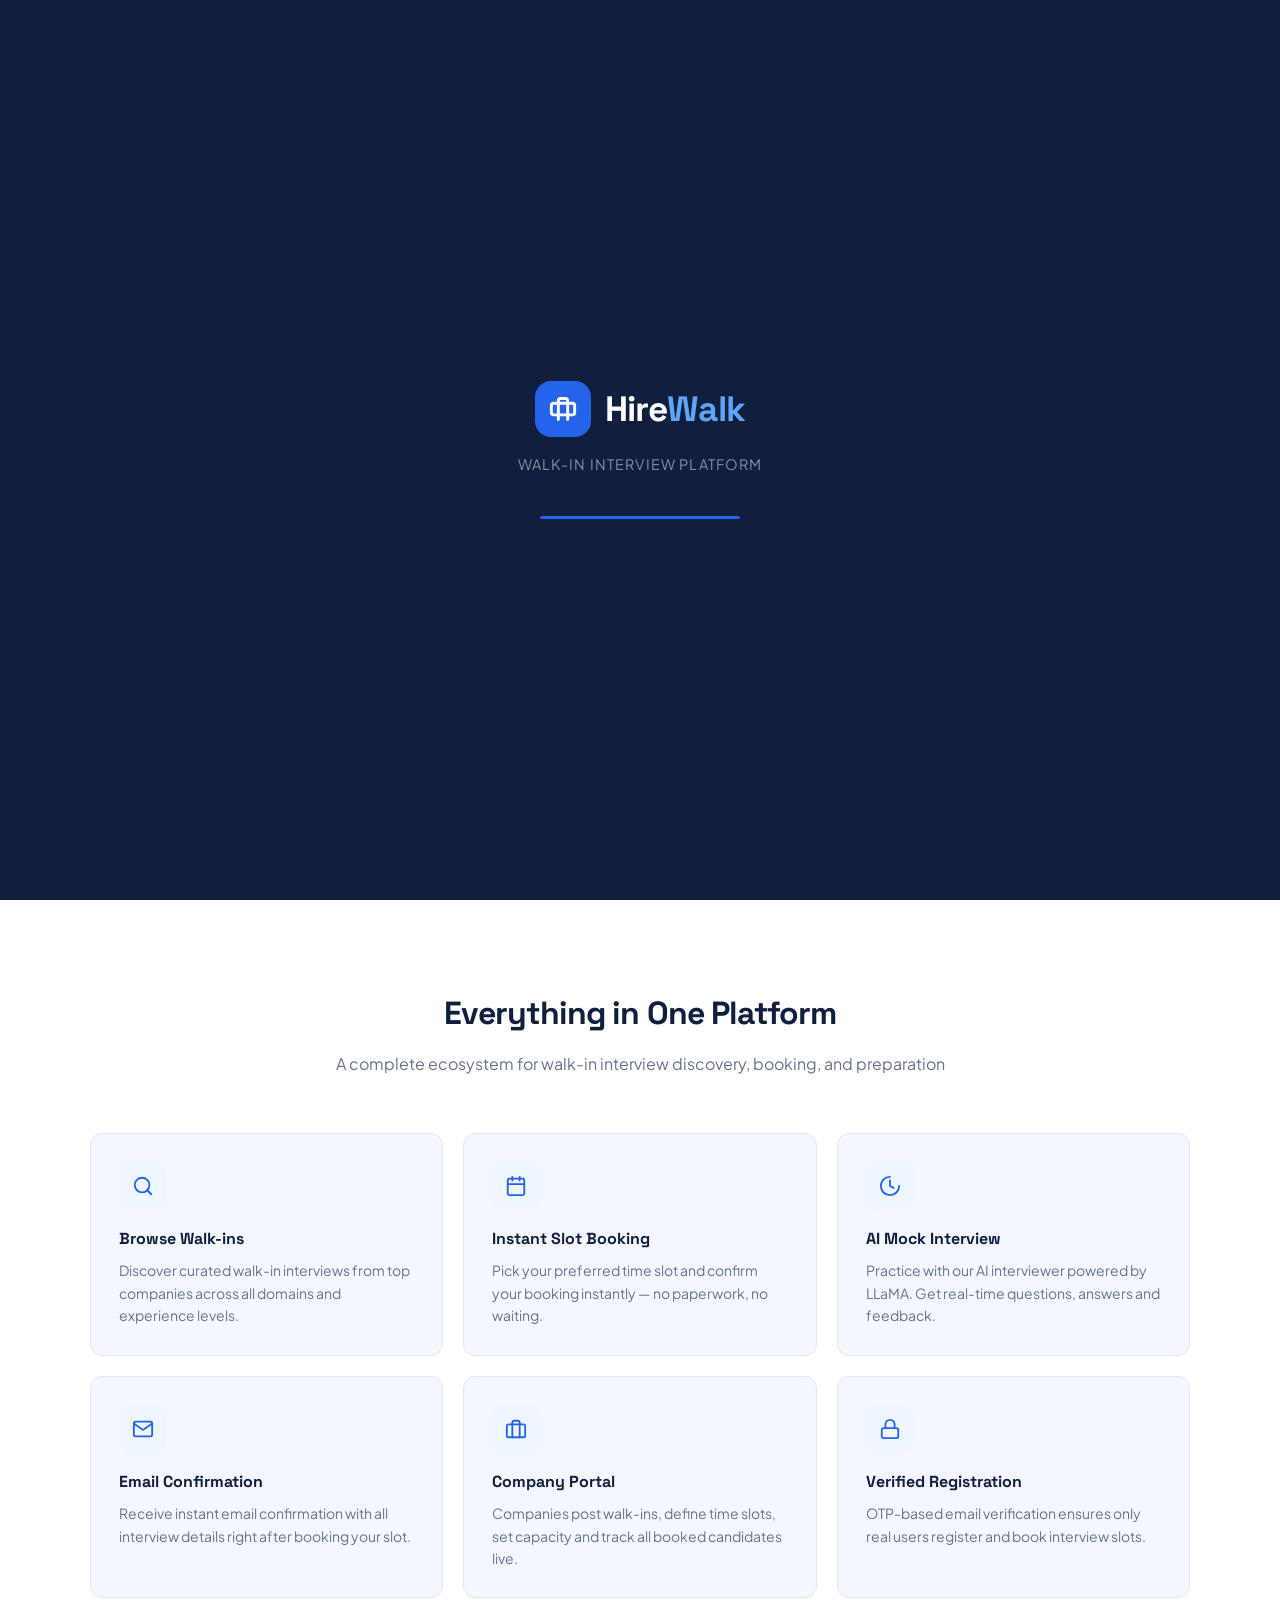
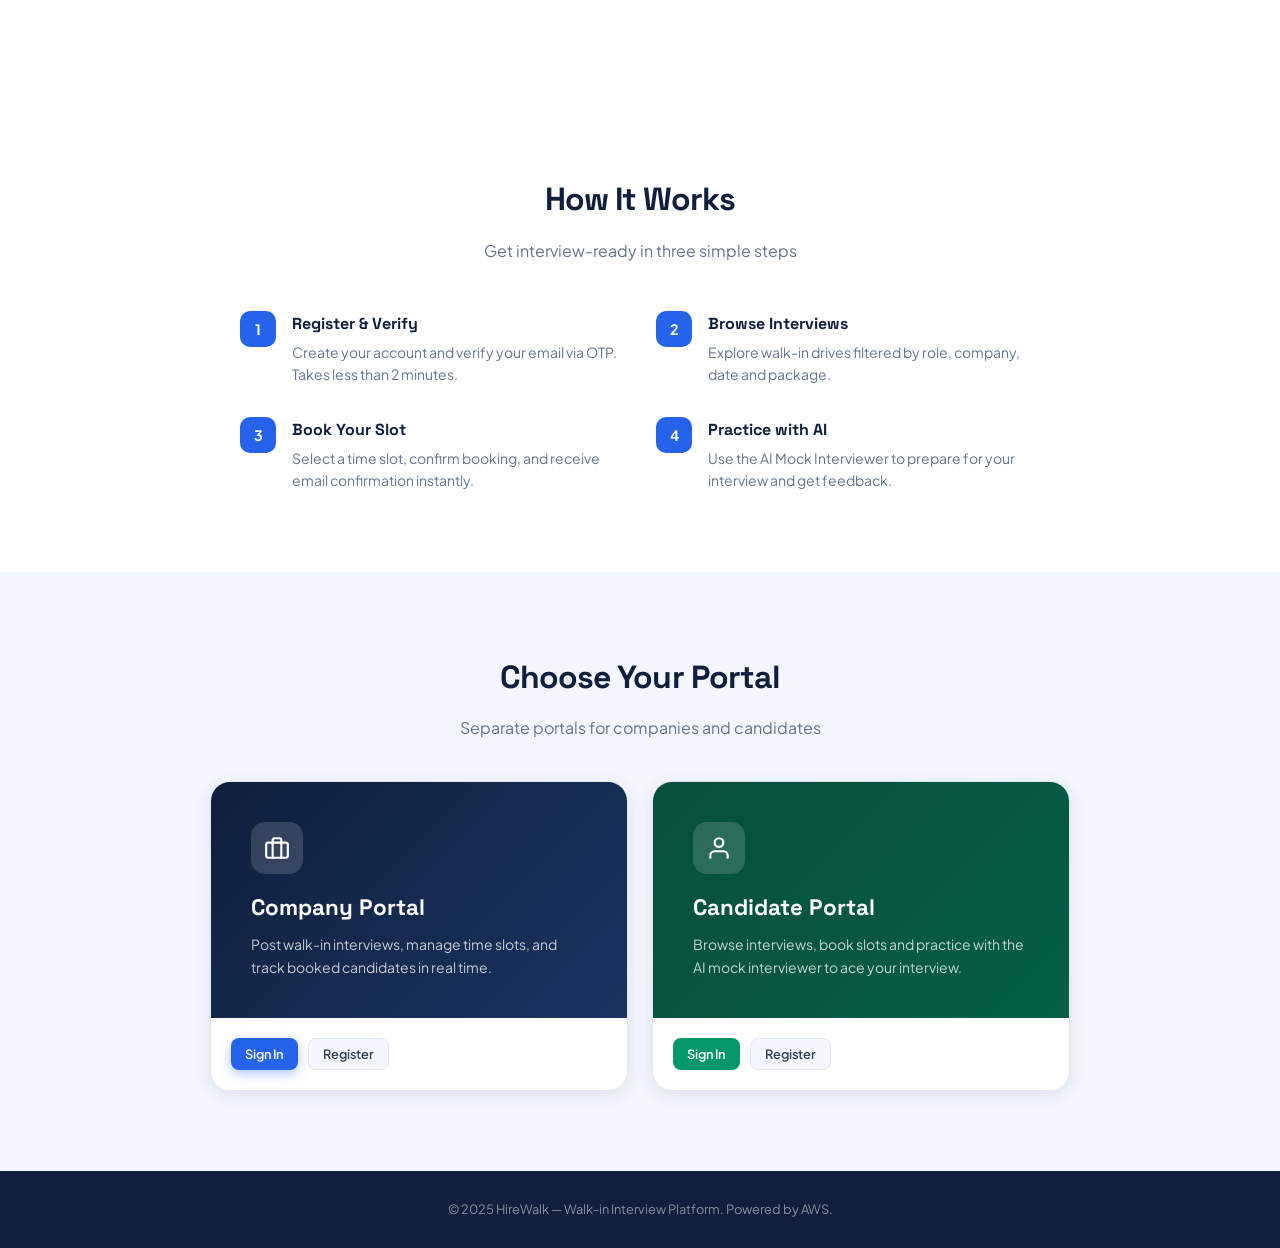
==== frontend/index.html @ d5fe23c5 "code changes" ====
<!DOCTYPE html>
<html lang="en">
<head>
  <meta charset="UTF-8" />
  <meta name="viewport" content="width=device-width, initial-scale=1.0" />
  <title>HireWalk — Walk-in Interview Platform</title>
  <link rel="stylesheet" href="css/style.css" />
  <style>
    .hero-stat { text-align:center; }
    .hero-stat .n { font-family:var(--font-display); font-size:2rem; font-weight:700; color:#fff; }
    .hero-stat .l { font-size:.75rem; color:rgba(255,255,255,.5); text-transform:uppercase; letter-spacing:.06em; margin-top:2px; }
    .hero-stats { display:flex; gap:40px; justify-content:center; margin-top:56px; padding-top:40px; border-top:1px solid rgba(255,255,255,.1); }
    .step-num { width:36px; height:36px; border-radius:10px; background:var(--accent); color:#fff; font-weight:700; font-size:.9rem; display:flex; align-items:center; justify-content:center; flex-shrink:0; }
    .how-step { display:flex; gap:16px; align-items:flex-start; }
    .how-step h4 { font-weight:700; color:var(--primary); margin-bottom:4px; font-family:var(--font-display); }
    .how-step p { font-size:.875rem; color:var(--muted); }
    .how-grid { display:grid; grid-template-columns:1fr 1fr; gap:32px; max-width:800px; margin:0 auto; }
    @media(max-width:640px){ .how-grid{grid-template-columns:1fr;} .hero-stats{flex-wrap:wrap;gap:24px;} }
  </style>
</head>
<body>

<!-- Splash Screen -->
<div id="splash">
  <div class="splash-logo">
    <div class="splash-icon">
      <svg width="28" height="28" viewBox="0 0 24 24" fill="none" stroke="#fff" stroke-width="2.5" stroke-linecap="round" stroke-linejoin="round">
        <path d="M20 7H4a2 2 0 0 0-2 2v6a2 2 0 0 0 2 2h16a2 2 0 0 0 2-2V9a2 2 0 0 0-2-2z"/>
        <path d="M16 21V5a2 2 0 0 0-2-2h-4a2 2 0 0 0-2 2v16"/>
      </svg>
    </div>
    <span class="splash-name">Hire<span>Walk</span></span>
  </div>
  <p class="splash-tagline">Walk-in Interview Platform</p>
  <div class="splash-bar"><div class="splash-bar-fill"></div></div>
</div>

<!-- Navbar -->
<nav class="navbar">
  <a class="nav-brand" href="index.html">
    <div class="nav-brand-icon">
      <svg width="18" height="18" viewBox="0 0 24 24" fill="none" stroke="#fff" stroke-width="2.5" stroke-linecap="round">
        <path d="M20 7H4a2 2 0 0 0-2 2v6a2 2 0 0 0 2 2h16a2 2 0 0 0 2-2V9a2 2 0 0 0-2-2z"/>
        <path d="M16 21V5a2 2 0 0 0-2-2h-4a2 2 0 0 0-2 2v16"/>
      </svg>
    </div>
    Hire<span>Walk</span>
  </a>
  <div class="nav-links" id="nav-links">
    <button class="nav-btn ghost" onclick="location.href='user/login.html'">Sign In</button>
    <button class="nav-btn filled" onclick="location.href='user/register.html'">Get Started</button>
  </div>
</nav>

<!-- Hero -->
<section class="hero">
  <div class="hero-grid"></div>
  <div class="hero-glow"></div>
  <div class="hero-content">
    <div class="hero-badge">
      <svg width="12" height="12" viewBox="0 0 24 24" fill="currentColor"><circle cx="12" cy="12" r="10"/></svg>
      Platform Now Live
    </div>
    <h1>Find & Book<br><span class="accent">Walk-in Interviews</span><br>with Ease</h1>
    <p>Connect with top companies, book your slot, and practice with our AI Mock Interviewer — all in one place.</p>
    <div class="hero-actions">
      <button class="btn btn-primary btn-lg" onclick="location.href='user/register.html'">
        <svg width="16" height="16" viewBox="0 0 24 24" fill="none" stroke="currentColor" stroke-width="2" stroke-linecap="round"><path d="M20 21v-2a4 4 0 0 0-4-4H8a4 4 0 0 0-4 4v2"/><circle cx="12" cy="7" r="4"/></svg>
        Find Interviews
      </button>
      <button class="btn btn-outline-white btn-lg" onclick="location.href='company/register.html'">
        <svg width="16" height="16" viewBox="0 0 24 24" fill="none" stroke="currentColor" stroke-width="2" stroke-linecap="round"><rect x="2" y="7" width="20" height="14" rx="2"/><path d="M16 21V5a2 2 0 0 0-2-2h-4a2 2 0 0 0-2 2v16"/></svg>
        Post a Walk-in
      </button>
    </div>
    <div class="hero-stats">
      <div class="hero-stat"><div class="n">500+</div><div class="l">Interviews Posted</div></div>
      <div class="hero-stat"><div class="n">10K+</div><div class="l">Candidates</div></div>
      <div class="hero-stat"><div class="n">200+</div><div class="l">Companies</div></div>
    </div>
  </div>
</section>

<!-- Features -->
<section class="features">
  <div class="container" style="max-width:1100px;margin:0 auto">
    <div class="features-header">
      <h2>Everything in One Platform</h2>
      <p>A complete ecosystem for walk-in interview discovery, booking, and preparation</p>
    </div>
    <div class="grid-3">
      <div class="feature-card">
        <div class="feature-icon-wrap">
          <svg width="22" height="22" viewBox="0 0 24 24" fill="none" stroke="var(--accent)" stroke-width="2" stroke-linecap="round"><circle cx="11" cy="11" r="8"/><path d="m21 21-4.35-4.35"/></svg>
        </div>
        <h3>Browse Walk-ins</h3>
        <p>Discover curated walk-in interviews from top companies across all domains and experience levels.</p>
      </div>
      <div class="feature-card">
        <div class="feature-icon-wrap">
          <svg width="22" height="22" viewBox="0 0 24 24" fill="none" stroke="var(--accent)" stroke-width="2" stroke-linecap="round"><rect x="3" y="4" width="18" height="18" rx="2"/><line x1="16" y1="2" x2="16" y2="6"/><line x1="8" y1="2" x2="8" y2="6"/><line x1="3" y1="10" x2="21" y2="10"/></svg>
        </div>
        <h3>Instant Slot Booking</h3>
        <p>Pick your preferred time slot and confirm your booking instantly — no paperwork, no waiting.</p>
      </div>
      <div class="feature-card">
        <div class="feature-icon-wrap">
          <svg width="22" height="22" viewBox="0 0 24 24" fill="none" stroke="var(--accent)" stroke-width="2" stroke-linecap="round"><path d="M12 2a10 10 0 1 0 10 10"/><path d="M12 6v6l4 2"/></svg>
        </div>
        <h3>AI Mock Interview</h3>
        <p>Practice with our AI interviewer powered by LLaMA. Get real-time questions, answers and feedback.</p>
      </div>
      <div class="feature-card">
        <div class="feature-icon-wrap">
          <svg width="22" height="22" viewBox="0 0 24 24" fill="none" stroke="var(--accent)" stroke-width="2" stroke-linecap="round"><path d="M4 4h16c1.1 0 2 .9 2 2v12c0 1.1-.9 2-2 2H4c-1.1 0-2-.9-2-2V6c0-1.1.9-2 2-2z"/><polyline points="22,6 12,13 2,6"/></svg>
        </div>
        <h3>Email Confirmation</h3>
        <p>Receive instant email confirmation with all interview details right after booking your slot.</p>
      </div>
      <div class="feature-card">
        <div class="feature-icon-wrap">
          <svg width="22" height="22" viewBox="0 0 24 24" fill="none" stroke="var(--accent)" stroke-width="2" stroke-linecap="round"><rect x="2" y="7" width="20" height="14" rx="2"/><path d="M16 21V5a2 2 0 0 0-2-2h-4a2 2 0 0 0-2 2v16"/></svg>
        </div>
        <h3>Company Portal</h3>
        <p>Companies post walk-ins, define time slots, set capacity and track all booked candidates live.</p>
      </div>
      <div class="feature-card">
        <div class="feature-icon-wrap">
          <svg width="22" height="22" viewBox="0 0 24 24" fill="none" stroke="var(--accent)" stroke-width="2" stroke-linecap="round"><rect x="3" y="11" width="18" height="11" rx="2"/><path d="M7 11V7a5 5 0 0 1 10 0v4"/></svg>
        </div>
        <h3>Verified Registration</h3>
        <p>OTP-based email verification ensures only real users register and book interview slots.</p>
      </div>
    </div>
  </div>
</section>

<!-- How it works -->
<section class="section" style="background:#fff">
  <div style="max-width:1100px;margin:0 auto">
    <h2 class="section-title">How It Works</h2>
    <p class="section-sub">Get interview-ready in three simple steps</p>
    <div class="how-grid">
      <div class="how-step"><div class="step-num">1</div><div><h4>Register & Verify</h4><p>Create your account and verify your email via OTP. Takes less than 2 minutes.</p></div></div>
      <div class="how-step"><div class="step-num">2</div><div><h4>Browse Interviews</h4><p>Explore walk-in drives filtered by role, company, date and package.</p></div></div>
      <div class="how-step"><div class="step-num">3</div><div><h4>Book Your Slot</h4><p>Select a time slot, confirm booking, and receive email confirmation instantly.</p></div></div>
      <div class="how-step"><div class="step-num">4</div><div><h4>Practice with AI</h4><p>Use the AI Mock Interviewer to prepare for your interview and get feedback.</p></div></div>
    </div>
  </div>
</section>

<!-- Portals -->
<section class="section">
  <div style="max-width:1100px;margin:0 auto">
    <h2 class="section-title">Choose Your Portal</h2>
    <p class="section-sub" style="margin-bottom:40px">Separate portals for companies and candidates</p>
    <div class="portal-grid">
      <div class="portal-card company">
        <div class="portal-card-top">
          <div class="portal-card-icon">
            <svg width="26" height="26" viewBox="0 0 24 24" fill="none" stroke="#fff" stroke-width="2" stroke-linecap="round"><rect x="2" y="7" width="20" height="14" rx="2"/><path d="M16 21V5a2 2 0 0 0-2-2h-4a2 2 0 0 0-2 2v16"/></svg>
          </div>
          <h3>Company Portal</h3>
          <p>Post walk-in interviews, manage time slots, and track booked candidates in real time.</p>
        </div>
        <div class="portal-card-btns">
          <button class="btn btn-primary btn-sm" onclick="location.href='company/login.html'">Sign In</button>
          <button class="btn btn-ghost btn-sm" onclick="location.href='company/register.html'">Register</button>
        </div>
      </div>
      <div class="portal-card user">
        <div class="portal-card-top">
          <div class="portal-card-icon">
            <svg width="26" height="26" viewBox="0 0 24 24" fill="none" stroke="#fff" stroke-width="2" stroke-linecap="round"><path d="M20 21v-2a4 4 0 0 0-4-4H8a4 4 0 0 0-4 4v2"/><circle cx="12" cy="7" r="4"/></svg>
          </div>
          <h3>Candidate Portal</h3>
          <p>Browse interviews, book slots and practice with the AI mock interviewer to ace your interview.</p>
        </div>
        <div class="portal-card-btns">
          <button class="btn btn-success btn-sm" onclick="location.href='user/login.html'">Sign In</button>
          <button class="btn btn-ghost btn-sm" onclick="location.href='user/register.html'">Register</button>
        </div>
      </div>
    </div>
  </div>
</section>

<footer>
  <p>&copy; 2025 HireWalk &mdash; Walk-in Interview Platform. Powered by AWS.</p>
</footer>

<script src="js/auth.js"></script>
<script>
  // Splash screen
  window.addEventListener('load', () => {
    setTimeout(() => {
      document.getElementById('splash').classList.add('hide');
    }, 2200);
  });

  // Nav update if logged in
  const u = Auth.get();
  if (u) {
    document.getElementById('nav-links').innerHTML = `
      <span style="color:rgba(255,255,255,.65);font-size:.875rem;font-weight:500">${u.name}</span>
      <button class="nav-btn filled" onclick="location.href='${u.role === 'company' ? 'company' : 'user'}/dashboard.html'">Dashboard</button>
    `;
  }
</script>
</body>
</html>
---- frontend/css/style.css ----
@import url('https://fonts.googleapis.com/css2?family=Plus+Jakarta+Sans:wght@300;400;500;600;700;800&family=Space+Grotesk:wght@400;500;600;700&display=swap');

/* ── Variables ── */
:root {
  --primary:      #0f1f3d;
  --primary-mid:  #1a3560;
  --accent:       #2563eb;
  --accent-hover: #1d4ed8;
  --accent-light: #eff6ff;
  --success:      #059669;
  --danger:       #dc2626;
  --warning:      #d97706;
  --bg:           #f4f7ff;
  --surface:      #ffffff;
  --border:       #e2e8f0;
  --text:         #0f172a;
  --text-mid:     #334155;
  --muted:        #64748b;
  --shadow-sm:    0 1px 3px rgba(15,31,61,.08), 0 1px 2px rgba(15,31,61,.06);
  --shadow:       0 4px 16px rgba(15,31,61,.10);
  --shadow-lg:    0 12px 40px rgba(15,31,61,.15);
  --radius-sm:    8px;
  --radius:       12px;
  --radius-lg:    20px;
  --font:         'Plus Jakarta Sans', sans-serif;
  --font-display: 'Space Grotesk', sans-serif;
}

/* ── Reset ── */
*, *::before, *::after { box-sizing: border-box; margin: 0; padding: 0; }
html { scroll-behavior: smooth; }
body { font-family: var(--font); background: var(--bg); color: var(--text); min-height: 100vh; line-height: 1.6; -webkit-font-smoothing: antialiased; }
a { text-decoration: none; color: inherit; }

/* ── Splash Screen ── */
#splash {
  position: fixed; inset: 0;
  background: var(--primary);
  z-index: 9999;
  display: flex; align-items: center; justify-content: center; flex-direction: column;
  transition: opacity .5s ease, visibility .5s ease;
}
#splash.hide { opacity: 0; visibility: hidden; }

.splash-logo {
  display: flex; align-items: center; gap: 14px;
  animation: splashIn .8s cubic-bezier(.34,1.56,.64,1) both;
}

.splash-icon {
  width: 56px; height: 56px;
  background: var(--accent);
  border-radius: 16px;
  display: flex; align-items: center; justify-content: center;
}

.splash-name {
  font-family: var(--font-display);
  font-size: 2.2rem;
  font-weight: 700;
  color: #fff;
  letter-spacing: -.02em;
}

.splash-name span { color: #60a5fa; }

.splash-tagline {
  margin-top: 16px;
  color: rgba(255,255,255,.5);
  font-size: .9rem;
  letter-spacing: .08em;
  text-transform: uppercase;
  animation: splashIn .8s .2s cubic-bezier(.34,1.56,.64,1) both;
}

.splash-bar {
  width: 200px; height: 3px;
  background: rgba(255,255,255,.1);
  border-radius: 99px;
  margin-top: 40px;
  overflow: hidden;
  animation: splashIn .8s .3s ease both;
}

.splash-bar-fill {
  height: 100%;
  background: var(--accent);
  border-radius: 99px;
  animation: loadBar 1.8s .4s ease forwards;
  width: 0;
}

@keyframes splashIn {
  from { opacity: 0; transform: translateY(20px); }
  to   { opacity: 1; transform: translateY(0); }
}
@keyframes loadBar { to { width: 100%; } }

/* ── Navbar ── */
.navbar {
  background: var(--primary);
  height: 64px;
  padding: 0 32px;
  display: flex; align-items: center; justify-content: space-between;
  position: sticky; top: 0; z-index: 100;
  border-bottom: 1px solid rgba(255,255,255,.08);
}

.nav-brand {
  display: flex; align-items: center; gap: 10px;
  font-family: var(--font-display);
  font-size: 1.2rem;
  font-weight: 700;
  color: #fff;
  letter-spacing: -.01em;
}

.nav-brand-icon {
  width: 32px; height: 32px;
  background: var(--accent);
  border-radius: 8px;
  display: flex; align-items: center; justify-content: center;
}

.nav-brand span { color: #60a5fa; }

.nav-links { display: flex; align-items: center; gap: 8px; }

.nav-btn {
  padding: 8px 18px;
  border-radius: var(--radius-sm);
  font-size: .875rem;
  font-weight: 600;
  font-family: var(--font);
  cursor: pointer;
  border: none;
  transition: all .2s;
  color: #fff;
  display: flex; align-items: center; gap: 6px;
}
.nav-btn.ghost { background: rgba(255,255,255,.08); }
.nav-btn.ghost:hover { background: rgba(255,255,255,.15); }
.nav-btn.filled { background: var(--accent); }
.nav-btn.filled:hover { background: var(--accent-hover); }

/* ── Hero ── */
.hero {
  background: linear-gradient(160deg, var(--primary) 0%, var(--primary-mid) 50%, #1e40af 100%);
  min-height: 92vh;
  display: flex; align-items: center; justify-content: center;
  text-align: center;
  padding: 80px 24px;
  position: relative;
  overflow: hidden;
}

.hero-grid {
  position: absolute; inset: 0;
  background-image: linear-gradient(rgba(255,255,255,.03) 1px, transparent 1px),
                    linear-gradient(90deg, rgba(255,255,255,.03) 1px, transparent 1px);
  background-size: 60px 60px;
}

.hero-glow {
  position: absolute;
  width: 600px; height: 600px;
  background: radial-gradient(circle, rgba(37,99,235,.25) 0%, transparent 70%);
  top: -100px; left: 50%; transform: translateX(-50%);
}

.hero-content { position: relative; z-index: 1; max-width: 720px; }

.hero-badge {
  display: inline-flex; align-items: center; gap: 8px;
  background: rgba(255,255,255,.08);
  border: 1px solid rgba(255,255,255,.12);
  color: #93c5fd;
  padding: 6px 16px;
  border-radius: 99px;
  font-size: .8rem;
  font-weight: 600;
  letter-spacing: .04em;
  text-transform: uppercase;
  margin-bottom: 28px;
}

.hero h1 {
  font-family: var(--font-display);
  font-size: clamp(2.2rem, 5.5vw, 3.8rem);
  font-weight: 700;
  color: #fff;
  line-height: 1.15;
  letter-spacing: -.03em;
  margin-bottom: 20px;
}

.hero h1 .accent { color: #60a5fa; }

.hero p {
  font-size: 1.1rem;
  color: rgba(255,255,255,.65);
  max-width: 520px;
  margin: 0 auto 40px;
  font-weight: 400;
}

.hero-actions { display: flex; gap: 12px; justify-content: center; flex-wrap: wrap; }

/* ── Buttons ── */
.btn {
  padding: 12px 24px;
  border-radius: var(--radius-sm);
  font-size: .9rem;
  font-weight: 600;
  font-family: var(--font);
  cursor: pointer;
  border: none;
  transition: all .22s;
  display: inline-flex; align-items: center; gap: 8px;
  letter-spacing: -.01em;
}

.btn-primary {
  background: var(--accent);
  color: #fff;
  box-shadow: 0 4px 12px rgba(37,99,235,.35);
}
.btn-primary:hover { background: var(--accent-hover); transform: translateY(-1px); box-shadow: 0 6px 20px rgba(37,99,235,.45); }

.btn-outline-white {
  background: transparent;
  color: #fff;
  border: 1.5px solid rgba(255,255,255,.3);
}
.btn-outline-white:hover { background: rgba(255,255,255,.08); border-color: rgba(255,255,255,.6); }

.btn-white {
  background: #fff;
  color: var(--primary);
  box-shadow: var(--shadow);
}
.btn-white:hover { transform: translateY(-1px); box-shadow: var(--shadow-lg); }

.btn-danger { background: var(--danger); color: #fff; }
.btn-danger:hover { background: #b91c1c; transform: translateY(-1px); }

.btn-success { background: var(--success); color: #fff; }
.btn-success:hover { background: #047857; }

.btn-ghost { background: var(--bg); color: var(--text-mid); border: 1.5px solid var(--border); }
.btn-ghost:hover { border-color: var(--accent); color: var(--accent); background: var(--accent-light); }

.btn-sm { padding: 7px 14px; font-size: .8rem; }
.btn-lg { padding: 14px 32px; font-size: 1rem; }
.btn:disabled { opacity: .55; cursor: not-allowed; transform: none !important; }

/* ── Cards ── */
.card {
  background: var(--surface);
  border-radius: var(--radius);
  box-shadow: var(--shadow-sm);
  border: 1px solid var(--border);
  transition: transform .2s, box-shadow .2s;
}
.card:hover { transform: translateY(-2px); box-shadow: var(--shadow); }
.card-body { padding: 24px; }

/* ── Auth Pages ── */
.auth-page {
  min-height: 100vh;
  display: grid;
  grid-template-columns: 1fr 1fr;
}

.auth-left {
  background: linear-gradient(160deg, var(--primary), var(--primary-mid));
  padding: 60px;
  display: flex; flex-direction: column; justify-content: center;
  position: relative; overflow: hidden;
}

.auth-left-grid {
  position: absolute; inset: 0;
  background-image: linear-gradient(rgba(255,255,255,.03) 1px, transparent 1px),
                    linear-gradient(90deg, rgba(255,255,255,.03) 1px, transparent 1px);
  background-size: 40px 40px;
}

.auth-left-content { position: relative; z-index: 1; }

.auth-left h2 {
  font-family: var(--font-display);
  font-size: 2.2rem;
  font-weight: 700;
  color: #fff;
  letter-spacing: -.03em;
  line-height: 1.2;
  margin-bottom: 16px;
}

.auth-left p { color: rgba(255,255,255,.6); font-size: .95rem; line-height: 1.7; }

.auth-feature-list { margin-top: 40px; display: flex; flex-direction: column; gap: 16px; }

.auth-feature {
  display: flex; align-items: center; gap: 12px;
  color: rgba(255,255,255,.8);
  font-size: .875rem;
}

.auth-feature-icon {
  width: 32px; height: 32px; flex-shrink: 0;
  background: rgba(37,99,235,.3);
  border: 1px solid rgba(37,99,235,.5);
  border-radius: 8px;
  display: flex; align-items: center; justify-content: center;
}

.auth-right {
  background: #fff;
  padding: 60px;
  display: flex; align-items: center; justify-content: center;
}

.auth-form { width: 100%; max-width: 400px; }

.auth-logo {
  display: flex; align-items: center; gap: 10px;
  font-family: var(--font-display);
  font-size: 1.1rem;
  font-weight: 700;
  color: var(--primary);
  margin-bottom: 36px;
  text-decoration: none;
}

.auth-logo-icon {
  width: 32px; height: 32px;
  background: var(--accent);
  border-radius: 8px;
  display: flex; align-items: center; justify-content: center;
}

.auth-form h2 {
  font-family: var(--font-display);
  font-size: 1.75rem;
  font-weight: 700;
  color: var(--text);
  letter-spacing: -.02em;
  margin-bottom: 6px;
}

.auth-form .subtitle { color: var(--muted); font-size: .9rem; margin-bottom: 28px; }

/* ── Forms ── */
.form-group { margin-bottom: 16px; }

.form-group label {
  display: block;
  font-size: .8rem;
  font-weight: 600;
  color: var(--text-mid);
  margin-bottom: 6px;
  text-transform: uppercase;
  letter-spacing: .04em;
}

.form-control {
  width: 100%;
  padding: 11px 14px;
  border: 1.5px solid var(--border);
  border-radius: var(--radius-sm);
  font-size: .9rem;
  font-family: var(--font);
  color: var(--text);
  background: #fafbff;
  transition: border-color .2s, box-shadow .2s;
  outline: none;
}
.form-control:focus { border-color: var(--accent); box-shadow: 0 0 0 3px rgba(37,99,235,.12); background: #fff; }
textarea.form-control { resize: vertical; min-height: 100px; }

.form-row { display: grid; grid-template-columns: 1fr 1fr; gap: 12px; }

/* ── OTP Input ── */
.otp-input {
  font-size: 2rem;
  font-weight: 700;
  letter-spacing: 12px;
  text-align: center;
  font-family: var(--font-display);
  color: var(--primary);
}

/* ── Page Layout ── */
.page { padding: 40px 24px; max-width: 1120px; margin: 0 auto; }

.page-header {
  display: flex; align-items: flex-start; justify-content: space-between;
  margin-bottom: 32px; flex-wrap: wrap; gap: 16px;
}

.page-header h1 {
  font-family: var(--font-display);
  font-size: 1.6rem;
  font-weight: 700;
  color: var(--primary);
  letter-spacing: -.02em;
}

.page-header p { color: var(--muted); font-size: .875rem; margin-top: 4px; }

/* ── Stats ── */
.stats-grid { display: grid; grid-template-columns: repeat(auto-fit, minmax(160px, 1fr)); gap: 16px; margin-bottom: 32px; }

.stat-card {
  background: var(--surface);
  border-radius: var(--radius);
  padding: 20px 24px;
  border: 1px solid var(--border);
  box-shadow: var(--shadow-sm);
  border-left: 4px solid var(--accent);
}

.stat-value {
  font-family: var(--font-display);
  font-size: 2rem;
  font-weight: 700;
  color: var(--primary);
  line-height: 1;
}

.stat-label { font-size: .75rem; color: var(--muted); margin-top: 6px; font-weight: 500; text-transform: uppercase; letter-spacing: .04em; }

/* ── Interview Cards ── */
.grid-2 { display: grid; grid-template-columns: repeat(auto-fill, minmax(340px, 1fr)); gap: 20px; }
.grid-3 { display: grid; grid-template-columns: repeat(auto-fill, minmax(280px, 1fr)); gap: 20px; }

.interview-card {
  background: var(--surface);
  border-radius: var(--radius);
  border: 1px solid var(--border);
  box-shadow: var(--shadow-sm);
  overflow: hidden;
  transition: transform .2s, box-shadow .2s;
}
.interview-card:hover { transform: translateY(-3px); box-shadow: var(--shadow); }

.interview-card-top {
  background: linear-gradient(135deg, var(--primary), var(--primary-mid));
  padding: 22px;
  color: #fff;
}

.ic-company { font-size: .75rem; color: rgba(255,255,255,.6); margin-bottom: 4px; font-weight: 500; text-transform: uppercase; letter-spacing: .04em; }
.ic-role { font-size: 1.1rem; font-weight: 700; font-family: var(--font-display); margin-bottom: 14px; }

.tag {
  display: inline-flex; align-items: center; gap: 4px;
  padding: 4px 10px;
  border-radius: 99px;
  font-size: .72rem;
  font-weight: 600;
  margin: 2px;
}

.tag-glass { background: rgba(255,255,255,.12); color: rgba(255,255,255,.9); }
.tag-blue  { background: #dbeafe; color: #1d4ed8; }
.tag-green { background: #d1fae5; color: #065f46; }
.tag-red   { background: #fee2e2; color: #991b1b; }
.tag-yellow{ background: #fef9c3; color: #92400e; }
.tag-gray  { background: #f1f5f9; color: #475569; }

.interview-card-body { padding: 20px; }

.detail-row {
  display: flex; align-items: center; gap: 10px;
  font-size: .825rem;
  color: var(--muted);
  margin-bottom: 8px;
}

.detail-row svg { flex-shrink: 0; color: var(--accent); }
.detail-row strong { color: var(--text-mid); }

/* ── Slots ── */
.slots-grid { display: flex; flex-wrap: wrap; gap: 8px; margin: 12px 0; }

.slot-btn {
  padding: 8px 14px;
  border-radius: var(--radius-sm);
  font-size: .775rem;
  font-weight: 600;
  border: 1.5px solid var(--border);
  background: var(--bg);
  cursor: pointer;
  transition: all .18s;
  color: var(--text-mid);
  font-family: var(--font);
}
.slot-btn:hover:not(.full):not(.selected) { border-color: var(--accent); color: var(--accent); background: var(--accent-light); }
.slot-btn.selected { background: var(--accent); color: #fff; border-color: var(--accent); }
.slot-btn.full { opacity: .5; cursor: not-allowed; }

/* ── Alerts ── */
.alert {
  padding: 12px 16px;
  border-radius: var(--radius-sm);
  font-size: .875rem;
  display: flex; align-items: center; gap: 10px;
  margin-bottom: 16px;
  font-weight: 500;
}
.alert-error   { background: #fee2e2; color: #991b1b; border: 1px solid #fca5a5; }
.alert-success { background: #d1fae5; color: #065f46; border: 1px solid #6ee7b7; }
.alert-info    { background: #dbeafe; color: #1d4ed8; border: 1px solid #93c5fd; }
.alert-warn    { background: #fef9c3; color: #92400e; border: 1px solid #fcd34d; }

/* ── Badge ── */
.badge {
  display: inline-block;
  padding: 3px 10px;
  border-radius: 99px;
  font-size: .72rem;
  font-weight: 700;
  text-transform: uppercase;
  letter-spacing: .04em;
}
.badge-success { background: #d1fae5; color: #065f46; }
.badge-danger  { background: #fee2e2; color: #991b1b; }
.badge-warning { background: #fef9c3; color: #92400e; }
.badge-muted   { background: #f1f5f9; color: #475569; }
.badge-blue    { background: #dbeafe; color: #1d4ed8; }

/* ── Spinner ── */
.spinner {
  width: 18px; height: 18px;
  border: 2px solid rgba(255,255,255,.3);
  border-top-color: #fff;
  border-radius: 50%;
  animation: spin .65s linear infinite;
  display: inline-block;
  vertical-align: middle;
}

.spinner-dark {
  border-color: rgba(15,31,61,.15);
  border-top-color: var(--accent);
}

@keyframes spin { to { transform: rotate(360deg); } }

/* ── Modal ── */
.modal-overlay {
  position: fixed; inset: 0;
  background: rgba(15,31,61,.5);
  backdrop-filter: blur(6px);
  z-index: 500;
  display: flex; align-items: center; justify-content: center;
  padding: 20px;
  opacity: 0; pointer-events: none;
  transition: opacity .25s;
}
.modal-overlay.active { opacity: 1; pointer-events: all; }

.modal {
  background: #fff;
  border-radius: var(--radius-lg);
  padding: 32px;
  width: 100%;
  max-width: 520px;
  box-shadow: 0 24px 64px rgba(15,31,61,.25);
  transform: translateY(16px) scale(.98);
  transition: transform .25s, opacity .25s;
}
.modal-overlay.active .modal { transform: translateY(0) scale(1); }

.modal-header {
  display: flex; justify-content: space-between; align-items: center;
  margin-bottom: 20px;
}

.modal-title { font-family: var(--font-display); font-size: 1.2rem; font-weight: 700; color: var(--primary); }

.modal-close {
  width: 32px; height: 32px;
  border: none; background: var(--bg);
  border-radius: var(--radius-sm);
  cursor: pointer;
  display: flex; align-items: center; justify-content: center;
  color: var(--muted);
  transition: background .2s, color .2s;
}
.modal-close:hover { background: #fee2e2; color: var(--danger); }

/* ── Chat ── */
.chat-wrapper {
  display: flex; flex-direction: column;
  height: calc(100vh - 120px);
  max-width: 820px;
  margin: 0 auto;
  background: var(--surface);
  border-radius: var(--radius-lg);
  box-shadow: var(--shadow);
  border: 1px solid var(--border);
  overflow: hidden;
}

.chat-header {
  background: linear-gradient(135deg, var(--primary), var(--primary-mid));
  padding: 18px 24px;
  display: flex; align-items: center; gap: 14px;
  color: #fff;
  border-bottom: 1px solid rgba(255,255,255,.1);
}

.chat-avatar {
  width: 42px; height: 42px;
  background: var(--accent);
  border-radius: 12px;
  display: flex; align-items: center; justify-content: center;
  flex-shrink: 0;
}

.chat-header h3 { font-size: .95rem; font-weight: 700; font-family: var(--font-display); }
.chat-header p  { font-size: .75rem; opacity: .65; margin-top: 2px; }

.chat-messages {
  flex: 1; overflow-y: auto; padding: 24px;
  display: flex; flex-direction: column; gap: 16px;
  background: #f8faff;
}

.msg { max-width: 72%; animation: msgIn .25s ease; }
.msg.ai   { align-self: flex-start; }
.msg.user { align-self: flex-end; }

@keyframes msgIn { from { opacity: 0; transform: translateY(8px); } to { opacity: 1; transform: none; } }

.msg-bubble {
  padding: 12px 16px;
  border-radius: 16px;
  font-size: .875rem;
  line-height: 1.65;
  white-space: pre-wrap;
}

.msg.ai   .msg-bubble { background: #fff; border: 1px solid var(--border); border-bottom-left-radius: 4px; color: var(--text); box-shadow: var(--shadow-sm); }
.msg.user .msg-bubble { background: var(--accent); color: #fff; border-bottom-right-radius: 4px; }

.msg-time { font-size: .7rem; color: var(--muted); margin-top: 4px; padding: 0 4px; }
.msg.user .msg-time { text-align: right; }

.chat-input-area {
  padding: 16px 20px;
  background: #fff;
  border-top: 1px solid var(--border);
  display: flex; gap: 10px; align-items: flex-end;
}

.chat-input {
  flex: 1;
  border: 1.5px solid var(--border);
  border-radius: 10px;
  padding: 11px 14px;
  font-size: .875rem;
  font-family: var(--font);
  resize: none;
  outline: none;
  max-height: 100px;
  transition: border-color .2s;
  background: var(--bg);
}
.chat-input:focus { border-color: var(--accent); background: #fff; }

.chat-send {
  width: 42px; height: 42px;
  background: var(--accent);
  border: none; border-radius: 10px;
  color: #fff;
  cursor: pointer;
  display: flex; align-items: center; justify-content: center;
  transition: background .2s, transform .15s;
  flex-shrink: 0;
}
.chat-send:hover { background: var(--accent-hover); transform: scale(1.05); }
.chat-send:disabled { opacity: .5; cursor: not-allowed; transform: none; }

/* ── Table ── */
.table-wrap { overflow-x: auto; border-radius: var(--radius); border: 1px solid var(--border); }
table { width: 100%; border-collapse: collapse; }
thead { background: var(--bg); }
th { padding: 12px 16px; text-align: left; font-size: .75rem; font-weight: 700; color: var(--muted); text-transform: uppercase; letter-spacing: .06em; border-bottom: 1px solid var(--border); }
td { padding: 13px 16px; font-size: .875rem; color: var(--text-mid); border-bottom: 1px solid var(--border); }
tr:last-child td { border-bottom: none; }
tbody tr:hover td { background: #f8faff; }

/* ── Empty State ── */
.empty-state { text-align: center; padding: 64px 20px; color: var(--muted); }
.empty-icon  { width: 64px; height: 64px; background: var(--bg); border-radius: 16px; display: flex; align-items: center; justify-content: center; margin: 0 auto 20px; border: 1px solid var(--border); }
.empty-state h3 { font-size: 1.1rem; font-weight: 700; color: var(--text); margin-bottom: 8px; }

/* ── Booking Banner ── */
.booking-banner {
  background: #fef9c3;
  border: 1px solid #fcd34d;
  border-radius: var(--radius);
  padding: 14px 18px;
  display: flex; align-items: center; gap: 12px;
  margin-bottom: 24px;
}
.booking-banner p { font-size: .875rem; color: #92400e; flex: 1; }

/* ── Features Section ── */
.features { padding: 96px 24px; background: #fff; }
.features-header { text-align: center; margin-bottom: 56px; }
.features-header h2 { font-family: var(--font-display); font-size: 2rem; font-weight: 700; color: var(--primary); letter-spacing: -.03em; margin-bottom: 12px; }
.features-header p { color: var(--muted); font-size: 1rem; }

.feature-card {
  background: var(--bg);
  border: 1px solid var(--border);
  border-radius: var(--radius);
  padding: 28px;
  transition: all .25s;
}
.feature-card:hover { background: #fff; border-color: var(--accent); transform: translateY(-4px); box-shadow: var(--shadow); }
.feature-icon-wrap { width: 48px; height: 48px; background: var(--accent-light); border-radius: 12px; display: flex; align-items: center; justify-content: center; margin-bottom: 16px; }
.feature-card h3 { font-size: 1rem; font-weight: 700; color: var(--primary); margin-bottom: 8px; font-family: var(--font-display); }
.feature-card p { font-size: .875rem; color: var(--muted); line-height: 1.6; }

/* ── Portal Cards ── */
.portal-grid { display: grid; grid-template-columns: 1fr 1fr; gap: 24px; max-width: 860px; margin: 0 auto; }
.portal-card { border-radius: var(--radius-lg); overflow: hidden; box-shadow: var(--shadow); transition: transform .25s, box-shadow .25s; border: 1px solid var(--border); }
.portal-card:hover { transform: translateY(-6px); box-shadow: var(--shadow-lg); }
.portal-card-top { padding: 40px; color: #fff; }
.portal-card.company .portal-card-top { background: linear-gradient(135deg, #0f1f3d, #1a3560); }
.portal-card.user    .portal-card-top { background: linear-gradient(135deg, #064e3b, #065f46); }
.portal-card-icon { width: 52px; height: 52px; border-radius: 14px; background: rgba(255,255,255,.15); display: flex; align-items: center; justify-content: center; margin-bottom: 16px; }
.portal-card h3 { font-family: var(--font-display); font-size: 1.4rem; font-weight: 700; margin-bottom: 8px; }
.portal-card p { opacity: .75; font-size: .875rem; line-height: 1.6; }
.portal-card-btns { padding: 20px; background: #fff; display: flex; gap: 10px; }

/* ── Slot Item (Post page) ── */
.slot-item { display: flex; align-items: center; gap: 10px; padding: 10px 12px; background: var(--bg); border-radius: var(--radius-sm); margin-bottom: 8px; border: 1px solid var(--border); }
.slot-item input { flex: 1; }
.remove-slot { width: 32px; height: 32px; background: none; border: 1.5px solid var(--border); border-radius: 6px; color: var(--danger); font-size: 1rem; cursor: pointer; display: flex; align-items: center; justify-content: center; flex-shrink: 0; transition: all .18s; }
.remove-slot:hover { background: #fee2e2; border-color: var(--danger); }

/* ── Divider ── */
.divider { height: 1px; background: var(--border); margin: 20px 0; }

/* ── Footer ── */
footer { background: var(--primary); color: rgba(255,255,255,.5); text-align: center; padding: 28px; font-size: .8rem; }

/* ── Section ── */
.section { padding: 80px 24px; }
.section-title { font-family: var(--font-display); font-size: 2rem; font-weight: 700; color: var(--primary); letter-spacing: -.03em; text-align: center; margin-bottom: 12px; }
.section-sub { color: var(--muted); text-align: center; margin-bottom: 48px; }

/* ── Responsive ── */
@media (max-width: 768px) {
  .auth-page { grid-template-columns: 1fr; }
  .auth-left { display: none; }
  .auth-right { padding: 32px 24px; }
  .form-row { grid-template-columns: 1fr; }
  .grid-2, .grid-3 { grid-template-columns: 1fr; }
  .portal-grid { grid-template-columns: 1fr; }
  .page-header { flex-direction: column; }
  .chat-wrapper { height: calc(100vh - 80px); border-radius: 0; }
  .msg { max-width: 88%; }
  .navbar { padding: 0 16px; }
  .stats-grid { grid-template-columns: repeat(2, 1fr); }
  .hero { min-height: auto; padding: 80px 24px; }
}

@media (max-width: 480px) {
  .page { padding: 24px 16px; }
  .auth-right { padding: 24px 20px; }
}
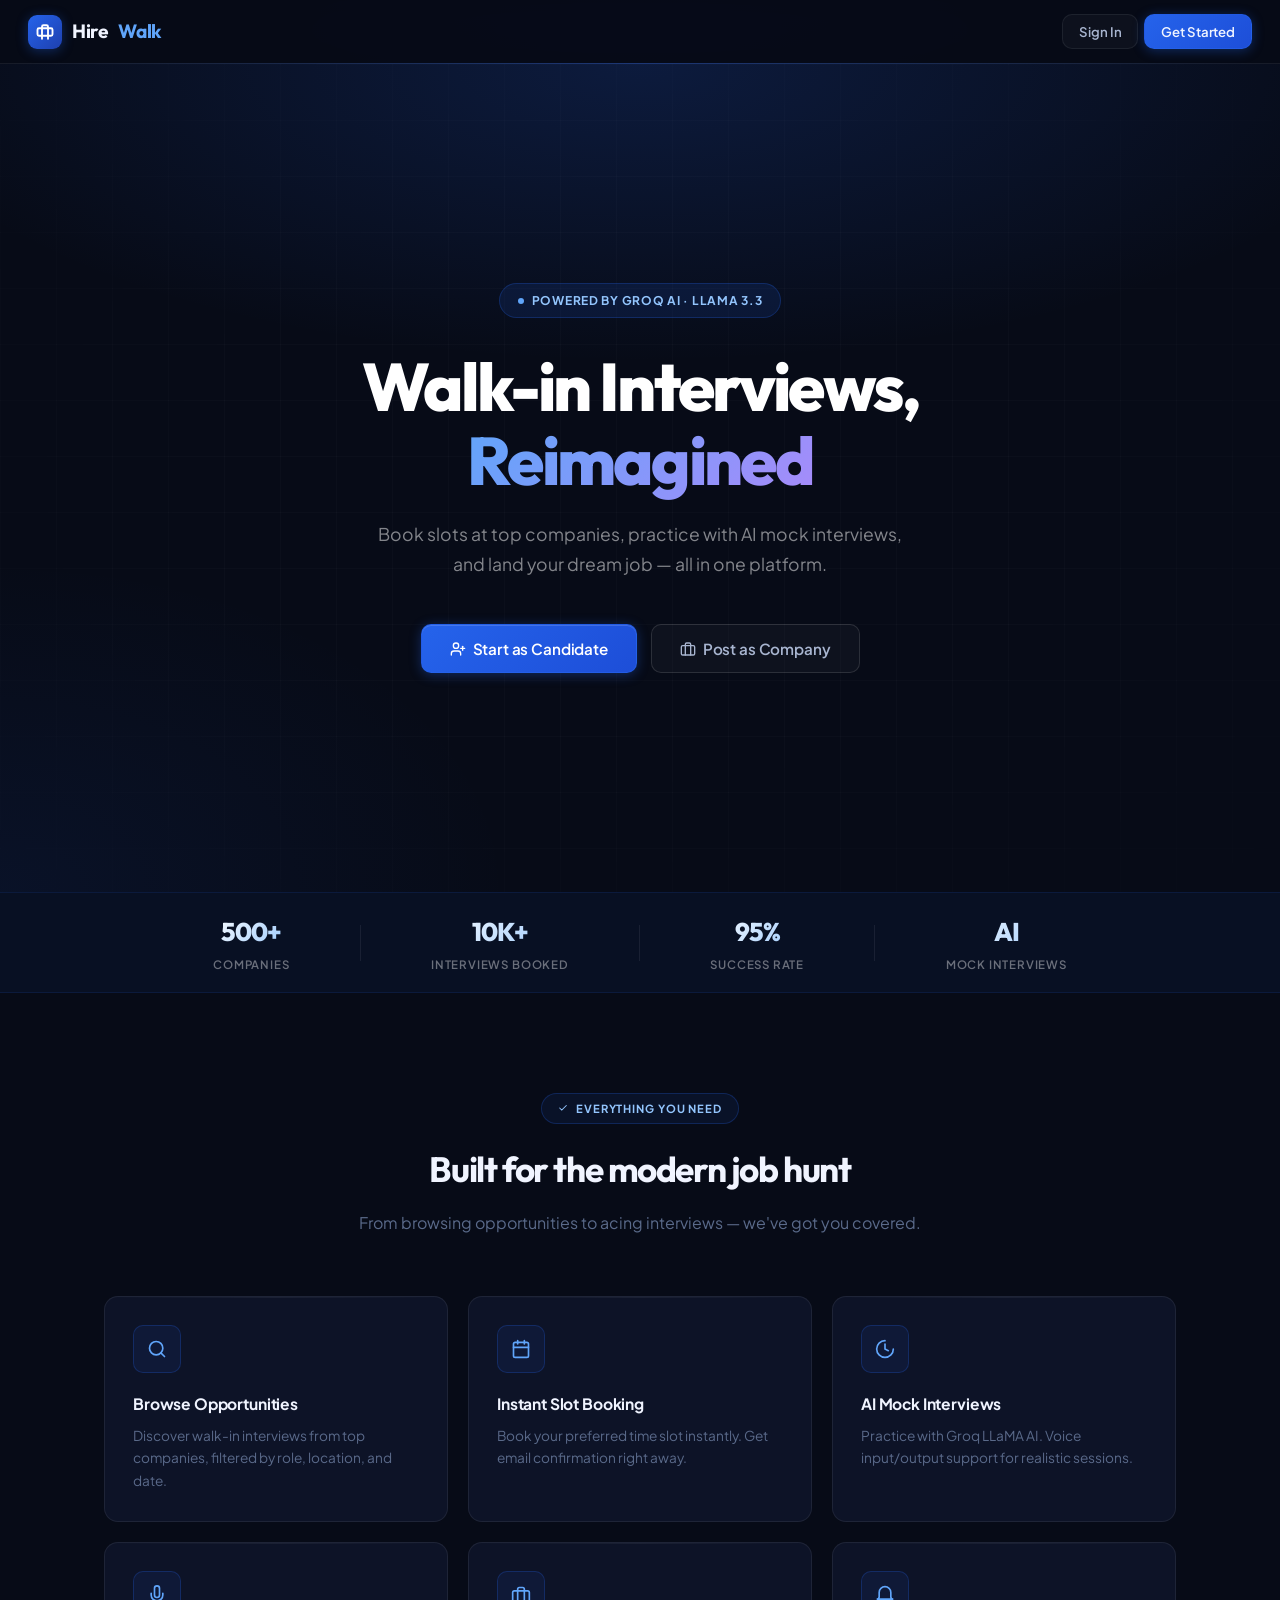
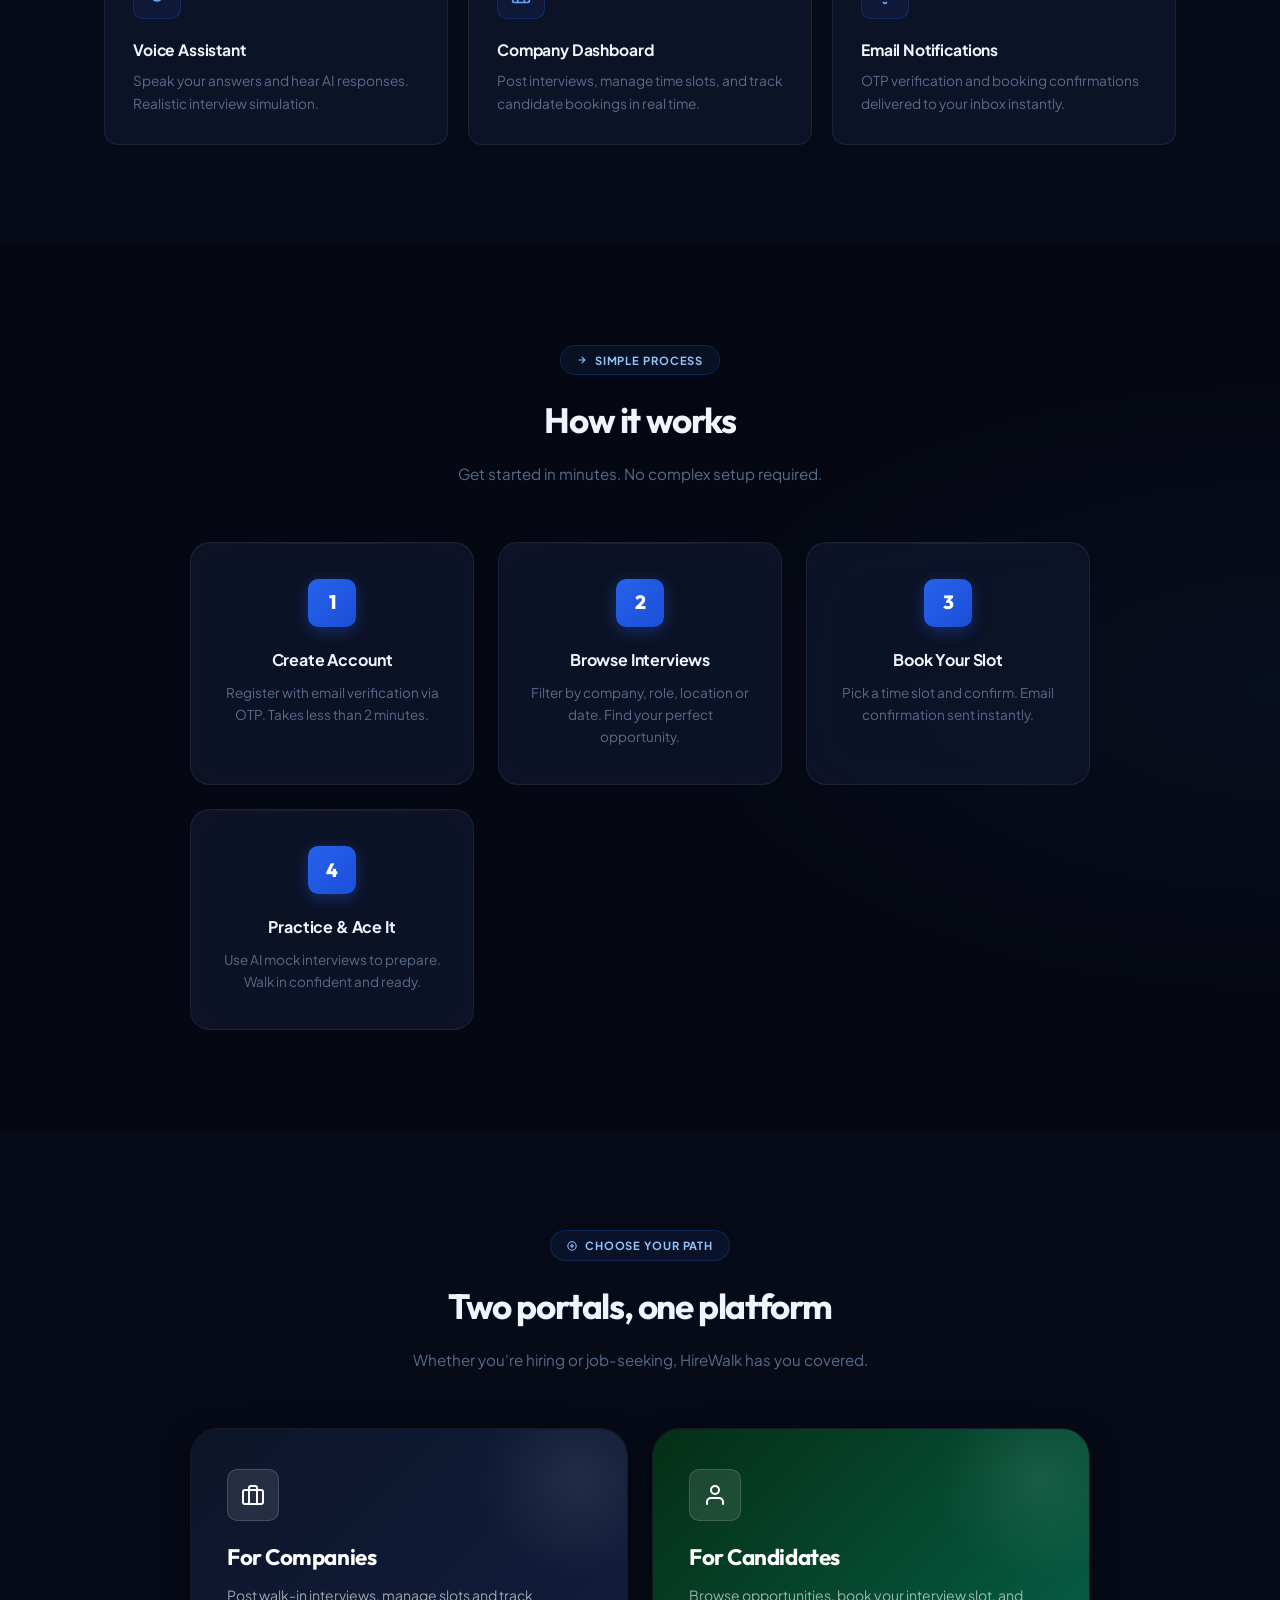
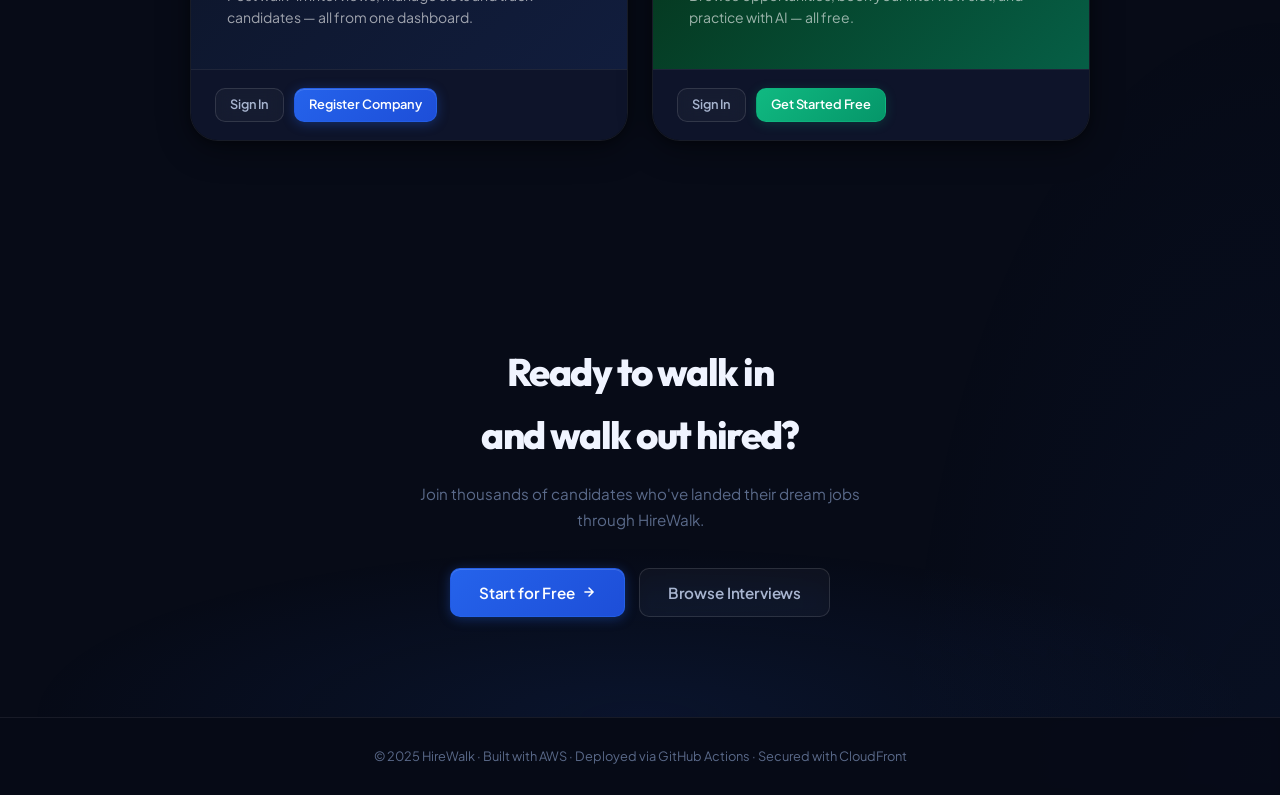
==== commit b8e3872a: "ui changes" ====
--- a/frontend/index.html
+++ b/frontend/index.html
@@ -1,21 +1,174 @@
 <!DOCTYPE html>
 <html lang="en">
 <head>
-  <meta charset="UTF-8" />
-  <meta name="viewport" content="width=device-width, initial-scale=1.0" />
+  <meta charset="UTF-8"/>
+  <meta name="viewport" content="width=device-width, initial-scale=1.0"/>
   <title>HireWalk — Walk-in Interview Platform</title>
-  <link rel="stylesheet" href="css/style.css" />
+  <link rel="stylesheet" href="css/style.css"/>
   <style>
-    .hero-stat { text-align:center; }
-    .hero-stat .n { font-family:var(--font-display); font-size:2rem; font-weight:700; color:#fff; }
-    .hero-stat .l { font-size:.75rem; color:rgba(255,255,255,.5); text-transform:uppercase; letter-spacing:.06em; margin-top:2px; }
-    .hero-stats { display:flex; gap:40px; justify-content:center; margin-top:56px; padding-top:40px; border-top:1px solid rgba(255,255,255,.1); }
-    .step-num { width:36px; height:36px; border-radius:10px; background:var(--accent); color:#fff; font-weight:700; font-size:.9rem; display:flex; align-items:center; justify-content:center; flex-shrink:0; }
-    .how-step { display:flex; gap:16px; align-items:flex-start; }
-    .how-step h4 { font-weight:700; color:var(--primary); margin-bottom:4px; font-family:var(--font-display); }
-    .how-step p { font-size:.875rem; color:var(--muted); }
-    .how-grid { display:grid; grid-template-columns:1fr 1fr; gap:32px; max-width:800px; margin:0 auto; }
-    @media(max-width:640px){ .how-grid{grid-template-columns:1fr;} .hero-stats{flex-wrap:wrap;gap:24px;} }
+    .stats-bar {
+      background: rgba(37,99,235,.06);
+      border-top: 1px solid rgba(37,99,235,.12);
+      border-bottom: 1px solid rgba(37,99,235,.12);
+      padding: 18px 24px;
+      position: relative;
+      z-index: 1;
+    }
+
+    .stats-bar-inner {
+      max-width: 900px;
+      margin: 0 auto;
+      display: flex;
+      align-items: center;
+      justify-content: space-around;
+      gap: 24px;
+      flex-wrap: wrap;
+    }
+
+    .stats-bar-item { text-align: center; }
+
+    .stats-bar-item .num {
+      font-family: var(--font-display);
+      font-size: 1.6rem;
+      font-weight: 800;
+      background: linear-gradient(135deg, #fff, #93c5fd);
+      -webkit-background-clip: text;
+      -webkit-text-fill-color: transparent;
+      background-clip: text;
+      letter-spacing: -.04em;
+    }
+
+    .stats-bar-item .lbl {
+      font-size: .72rem;
+      color: rgba(255,255,255,.4);
+      font-weight: 600;
+      text-transform: uppercase;
+      letter-spacing: .07em;
+      margin-top: 2px;
+    }
+
+    .stats-divider {
+      width: 1px;
+      height: 36px;
+      background: var(--glass-border);
+    }
+
+    .section-label {
+      display: inline-flex;
+      align-items: center;
+      gap: 8px;
+      padding: 5px 16px;
+      border-radius: 99px;
+      background: var(--accent-light);
+      border: 1px solid var(--accent-border);
+      font-size: .7rem;
+      font-weight: 700;
+      color: #93c5fd;
+      text-transform: uppercase;
+      letter-spacing: .08em;
+      margin-bottom: 16px;
+    }
+
+    .how-section {
+      padding: 100px 24px;
+      background:
+        radial-gradient(ellipse 80% 60% at 100% 50%, rgba(37,99,235,.06) 0%, transparent 60%),
+        rgba(0,0,0,.2);
+      position: relative;
+      z-index: 1;
+    }
+
+    .steps-grid {
+      display: grid;
+      grid-template-columns: repeat(auto-fit, minmax(240px, 1fr));
+      gap: 24px;
+      margin-top: 56px;
+      max-width: 900px;
+      margin-left: auto;
+      margin-right: auto;
+    }
+
+    .step-card {
+      text-align: center;
+      padding: 36px 28px;
+      background: var(--surface);
+      border-radius: var(--r-lg);
+      border: 1px solid var(--glass-border);
+      backdrop-filter: blur(20px);
+      position: relative;
+      transition: var(--t-spring);
+    }
+
+    .step-card::before {
+      content: '';
+      position: absolute;
+      top: 0; left: 0; right: 0;
+      height: 1px;
+      background: linear-gradient(90deg, transparent, rgba(255,255,255,.07), transparent);
+    }
+
+    .step-card:hover {
+      transform: translateY(-6px);
+      border-color: var(--accent-border);
+      box-shadow: var(--shadow), var(--shadow-glow);
+    }
+
+    .step-num {
+      width: 48px; height: 48px;
+      background: linear-gradient(135deg, var(--accent), var(--accent-hover));
+      border-radius: var(--r-sm);
+      display: flex; align-items: center; justify-content: center;
+      font-family: var(--font-display);
+      font-size: 1.2rem;
+      font-weight: 800;
+      color: #fff;
+      margin: 0 auto 20px;
+      box-shadow: 0 4px 16px var(--accent-glow);
+      transition: var(--t-spring);
+    }
+
+    .step-card:hover .step-num {
+      transform: scale(1.1) rotate(-5deg);
+      box-shadow: 0 6px 24px var(--accent-glow);
+    }
+
+    .step-card h3 {
+      font-size: 1rem;
+      font-weight: 700;
+      color: var(--text);
+      margin-bottom: 8px;
+      letter-spacing: -.01em;
+    }
+
+    .step-card p { font-size: .845rem; color: var(--muted); line-height: 1.65; }
+
+    .cta-section {
+      padding: 100px 24px;
+      text-align: center;
+      position: relative;
+      z-index: 1;
+      background:
+        radial-gradient(ellipse 80% 60% at 50% 100%, rgba(37,99,235,.1) 0%, transparent 60%);
+    }
+
+    .cta-section h2 {
+      font-family: var(--font-display);
+      font-size: 2.4rem;
+      font-weight: 800;
+      color: var(--text);
+      letter-spacing: -.04em;
+      margin-bottom: 14px;
+      max-width: 600px;
+      margin-left: auto;
+      margin-right: auto;
+    }
+
+    .cta-section p {
+      color: var(--muted);
+      font-size: .95rem;
+      max-width: 440px;
+      margin: 0 auto 36px;
+    }
   </style>
 </head>
 <body>
@@ -24,7 +177,7 @@
 <div id="splash">
   <div class="splash-logo">
     <div class="splash-icon">
-      <svg width="28" height="28" viewBox="0 0 24 24" fill="none" stroke="#fff" stroke-width="2.5" stroke-linecap="round" stroke-linejoin="round">
+      <svg width="28" height="28" viewBox="0 0 24 24" fill="none" stroke="#fff" stroke-width="2.5" stroke-linecap="round">
         <path d="M20 7H4a2 2 0 0 0-2 2v6a2 2 0 0 0 2 2h16a2 2 0 0 0 2-2V9a2 2 0 0 0-2-2z"/>
         <path d="M16 21V5a2 2 0 0 0-2-2h-4a2 2 0 0 0-2 2v16"/>
       </svg>
@@ -53,140 +206,214 @@
 </nav>
 
 <!-- Hero -->
-<section class="hero">
+<div class="hero">
   <div class="hero-grid"></div>
-  <div class="hero-glow"></div>
   <div class="hero-content">
     <div class="hero-badge">
-      <svg width="12" height="12" viewBox="0 0 24 24" fill="currentColor"><circle cx="12" cy="12" r="10"/></svg>
-      Platform Now Live
-    </div>
-    <h1>Find & Book<br><span class="accent">Walk-in Interviews</span><br>with Ease</h1>
-    <p>Connect with top companies, book your slot, and practice with our AI Mock Interviewer — all in one place.</p>
+      <span class="hero-badge-dot"></span>
+      Powered by Groq AI · LLaMA 3.3
+    </div>
+    <h1>Walk-in Interviews,<br><span class="accent">Reimagined</span></h1>
+    <p>Book slots at top companies, practice with AI mock interviews, and land your dream job — all in one platform.</p>
     <div class="hero-actions">
       <button class="btn btn-primary btn-lg" onclick="location.href='user/register.html'">
-        <svg width="16" height="16" viewBox="0 0 24 24" fill="none" stroke="currentColor" stroke-width="2" stroke-linecap="round"><path d="M20 21v-2a4 4 0 0 0-4-4H8a4 4 0 0 0-4 4v2"/><circle cx="12" cy="7" r="4"/></svg>
-        Find Interviews
+        <svg width="16" height="16" viewBox="0 0 24 24" fill="none" stroke="currentColor" stroke-width="2" stroke-linecap="round"><path d="M16 21v-2a4 4 0 0 0-4-4H6a4 4 0 0 0-4 4v2"/><circle cx="9" cy="7" r="4"/><line x1="19" y1="8" x2="19" y2="14"/><line x1="22" y1="11" x2="16" y2="11"/></svg>
+        Start as Candidate
       </button>
-      <button class="btn btn-outline-white btn-lg" onclick="location.href='company/register.html'">
+      <button class="btn btn-ghost btn-lg" onclick="location.href='company/register.html'">
         <svg width="16" height="16" viewBox="0 0 24 24" fill="none" stroke="currentColor" stroke-width="2" stroke-linecap="round"><rect x="2" y="7" width="20" height="14" rx="2"/><path d="M16 21V5a2 2 0 0 0-2-2h-4a2 2 0 0 0-2 2v16"/></svg>
-        Post a Walk-in
+        Post as Company
       </button>
     </div>
-    <div class="hero-stats">
-      <div class="hero-stat"><div class="n">500+</div><div class="l">Interviews Posted</div></div>
-      <div class="hero-stat"><div class="n">10K+</div><div class="l">Candidates</div></div>
-      <div class="hero-stat"><div class="n">200+</div><div class="l">Companies</div></div>
-    </div>
-  </div>
-</section>
+  </div>
+</div>
+
+<!-- Stats Bar -->
+<div class="stats-bar">
+  <div class="stats-bar-inner">
+    <div class="stats-bar-item">
+      <div class="num">500+</div>
+      <div class="lbl">Companies</div>
+    </div>
+    <div class="stats-divider"></div>
+    <div class="stats-bar-item">
+      <div class="num">10K+</div>
+      <div class="lbl">Interviews Booked</div>
+    </div>
+    <div class="stats-divider"></div>
+    <div class="stats-bar-item">
+      <div class="num">95%</div>
+      <div class="lbl">Success Rate</div>
+    </div>
+    <div class="stats-divider"></div>
+    <div class="stats-bar-item">
+      <div class="num">AI</div>
+      <div class="lbl">Mock Interviews</div>
+    </div>
+  </div>
+</div>
 
 <!-- Features -->
-<section class="features">
-  <div class="container" style="max-width:1100px;margin:0 auto">
+<div class="features">
+  <div class="container">
     <div class="features-header">
-      <h2>Everything in One Platform</h2>
-      <p>A complete ecosystem for walk-in interview discovery, booking, and preparation</p>
-    </div>
+      <div class="section-label">
+        <svg width="10" height="10" viewBox="0 0 24 24" fill="none" stroke="currentColor" stroke-width="2.5" stroke-linecap="round"><polyline points="20 6 9 17 4 12"/></svg>
+        Everything you need
+      </div>
+      <h2>Built for the modern job hunt</h2>
+      <p>From browsing opportunities to acing interviews — we've got you covered.</p>
+    </div>
+
     <div class="grid-3">
       <div class="feature-card">
         <div class="feature-icon-wrap">
-          <svg width="22" height="22" viewBox="0 0 24 24" fill="none" stroke="var(--accent)" stroke-width="2" stroke-linecap="round"><circle cx="11" cy="11" r="8"/><path d="m21 21-4.35-4.35"/></svg>
-        </div>
-        <h3>Browse Walk-ins</h3>
-        <p>Discover curated walk-in interviews from top companies across all domains and experience levels.</p>
-      </div>
-      <div class="feature-card">
-        <div class="feature-icon-wrap">
-          <svg width="22" height="22" viewBox="0 0 24 24" fill="none" stroke="var(--accent)" stroke-width="2" stroke-linecap="round"><rect x="3" y="4" width="18" height="18" rx="2"/><line x1="16" y1="2" x2="16" y2="6"/><line x1="8" y1="2" x2="8" y2="6"/><line x1="3" y1="10" x2="21" y2="10"/></svg>
+          <svg width="20" height="20" viewBox="0 0 24 24" fill="none" stroke="#60a5fa" stroke-width="2" stroke-linecap="round"><circle cx="11" cy="11" r="8"/><path d="m21 21-4.35-4.35"/></svg>
+        </div>
+        <h3>Browse Opportunities</h3>
+        <p>Discover walk-in interviews from top companies, filtered by role, location, and date.</p>
+      </div>
+
+      <div class="feature-card">
+        <div class="feature-icon-wrap">
+          <svg width="20" height="20" viewBox="0 0 24 24" fill="none" stroke="#60a5fa" stroke-width="2" stroke-linecap="round"><rect x="3" y="4" width="18" height="18" rx="2"/><line x1="16" y1="2" x2="16" y2="6"/><line x1="8" y1="2" x2="8" y2="6"/><line x1="3" y1="10" x2="21" y2="10"/></svg>
         </div>
         <h3>Instant Slot Booking</h3>
-        <p>Pick your preferred time slot and confirm your booking instantly — no paperwork, no waiting.</p>
-      </div>
-      <div class="feature-card">
-        <div class="feature-icon-wrap">
-          <svg width="22" height="22" viewBox="0 0 24 24" fill="none" stroke="var(--accent)" stroke-width="2" stroke-linecap="round"><path d="M12 2a10 10 0 1 0 10 10"/><path d="M12 6v6l4 2"/></svg>
-        </div>
-        <h3>AI Mock Interview</h3>
-        <p>Practice with our AI interviewer powered by LLaMA. Get real-time questions, answers and feedback.</p>
-      </div>
-      <div class="feature-card">
-        <div class="feature-icon-wrap">
-          <svg width="22" height="22" viewBox="0 0 24 24" fill="none" stroke="var(--accent)" stroke-width="2" stroke-linecap="round"><path d="M4 4h16c1.1 0 2 .9 2 2v12c0 1.1-.9 2-2 2H4c-1.1 0-2-.9-2-2V6c0-1.1.9-2 2-2z"/><polyline points="22,6 12,13 2,6"/></svg>
-        </div>
-        <h3>Email Confirmation</h3>
-        <p>Receive instant email confirmation with all interview details right after booking your slot.</p>
-      </div>
-      <div class="feature-card">
-        <div class="feature-icon-wrap">
-          <svg width="22" height="22" viewBox="0 0 24 24" fill="none" stroke="var(--accent)" stroke-width="2" stroke-linecap="round"><rect x="2" y="7" width="20" height="14" rx="2"/><path d="M16 21V5a2 2 0 0 0-2-2h-4a2 2 0 0 0-2 2v16"/></svg>
-        </div>
-        <h3>Company Portal</h3>
-        <p>Companies post walk-ins, define time slots, set capacity and track all booked candidates live.</p>
-      </div>
-      <div class="feature-card">
-        <div class="feature-icon-wrap">
-          <svg width="22" height="22" viewBox="0 0 24 24" fill="none" stroke="var(--accent)" stroke-width="2" stroke-linecap="round"><rect x="3" y="11" width="18" height="11" rx="2"/><path d="M7 11V7a5 5 0 0 1 10 0v4"/></svg>
-        </div>
-        <h3>Verified Registration</h3>
-        <p>OTP-based email verification ensures only real users register and book interview slots.</p>
-      </div>
-    </div>
-  </div>
-</section>
-
-<!-- How it works -->
-<section class="section" style="background:#fff">
-  <div style="max-width:1100px;margin:0 auto">
-    <h2 class="section-title">How It Works</h2>
-    <p class="section-sub">Get interview-ready in three simple steps</p>
-    <div class="how-grid">
-      <div class="how-step"><div class="step-num">1</div><div><h4>Register & Verify</h4><p>Create your account and verify your email via OTP. Takes less than 2 minutes.</p></div></div>
-      <div class="how-step"><div class="step-num">2</div><div><h4>Browse Interviews</h4><p>Explore walk-in drives filtered by role, company, date and package.</p></div></div>
-      <div class="how-step"><div class="step-num">3</div><div><h4>Book Your Slot</h4><p>Select a time slot, confirm booking, and receive email confirmation instantly.</p></div></div>
-      <div class="how-step"><div class="step-num">4</div><div><h4>Practice with AI</h4><p>Use the AI Mock Interviewer to prepare for your interview and get feedback.</p></div></div>
-    </div>
-  </div>
-</section>
+        <p>Book your preferred time slot instantly. Get email confirmation right away.</p>
+      </div>
+
+      <div class="feature-card">
+        <div class="feature-icon-wrap">
+          <svg width="20" height="20" viewBox="0 0 24 24" fill="none" stroke="#60a5fa" stroke-width="2" stroke-linecap="round"><path d="M12 2a10 10 0 1 0 10 10"/><path d="M12 6v6l4 2"/></svg>
+        </div>
+        <h3>AI Mock Interviews</h3>
+        <p>Practice with Groq LLaMA AI. Voice input/output support for realistic sessions.</p>
+      </div>
+
+      <div class="feature-card">
+        <div class="feature-icon-wrap">
+          <svg width="20" height="20" viewBox="0 0 24 24" fill="none" stroke="#60a5fa" stroke-width="2" stroke-linecap="round"><path d="M12 1a3 3 0 0 0-3 3v8a3 3 0 0 0 6 0V4a3 3 0 0 0-3-3z"/><path d="M19 10v2a7 7 0 0 1-14 0v-2"/></svg>
+        </div>
+        <h3>Voice Assistant</h3>
+        <p>Speak your answers and hear AI responses. Realistic interview simulation.</p>
+      </div>
+
+      <div class="feature-card">
+        <div class="feature-icon-wrap">
+          <svg width="20" height="20" viewBox="0 0 24 24" fill="none" stroke="#60a5fa" stroke-width="2" stroke-linecap="round"><rect x="2" y="7" width="20" height="14" rx="2"/><path d="M16 21V5a2 2 0 0 0-2-2h-4a2 2 0 0 0-2 2v16"/></svg>
+        </div>
+        <h3>Company Dashboard</h3>
+        <p>Post interviews, manage time slots, and track candidate bookings in real time.</p>
+      </div>
+
+      <div class="feature-card">
+        <div class="feature-icon-wrap">
+          <svg width="20" height="20" viewBox="0 0 24 24" fill="none" stroke="#60a5fa" stroke-width="2" stroke-linecap="round"><path d="M22 17H2a3 3 0 0 0 3-3V9a7 7 0 0 1 14 0v5a3 3 0 0 0 3 3zm-8.27 4a2 2 0 0 1-3.46 0"/></svg>
+        </div>
+        <h3>Email Notifications</h3>
+        <p>OTP verification and booking confirmations delivered to your inbox instantly.</p>
+      </div>
+    </div>
+  </div>
+</div>
+
+<!-- How It Works -->
+<div class="how-section">
+  <div class="container">
+    <div style="text-align:center">
+      <div class="section-label">
+        <svg width="10" height="10" viewBox="0 0 24 24" fill="none" stroke="currentColor" stroke-width="2.5" stroke-linecap="round"><path d="M5 12h14M12 5l7 7-7 7"/></svg>
+        Simple process
+      </div>
+      <h2 style="font-family:var(--font-display);font-size:2.2rem;font-weight:700;color:var(--text);letter-spacing:-.04em;margin-bottom:12px">How it works</h2>
+      <p style="color:var(--muted);font-size:.95rem;max-width:440px;margin:0 auto">Get started in minutes. No complex setup required.</p>
+    </div>
+
+    <div class="steps-grid">
+      <div class="step-card">
+        <div class="step-num">1</div>
+        <h3>Create Account</h3>
+        <p>Register with email verification via OTP. Takes less than 2 minutes.</p>
+      </div>
+      <div class="step-card">
+        <div class="step-num">2</div>
+        <h3>Browse Interviews</h3>
+        <p>Filter by company, role, location or date. Find your perfect opportunity.</p>
+      </div>
+      <div class="step-card">
+        <div class="step-num">3</div>
+        <h3>Book Your Slot</h3>
+        <p>Pick a time slot and confirm. Email confirmation sent instantly.</p>
+      </div>
+      <div class="step-card">
+        <div class="step-num">4</div>
+        <h3>Practice & Ace It</h3>
+        <p>Use AI mock interviews to prepare. Walk in confident and ready.</p>
+      </div>
+    </div>
+  </div>
+</div>
 
 <!-- Portals -->
-<section class="section">
-  <div style="max-width:1100px;margin:0 auto">
-    <h2 class="section-title">Choose Your Portal</h2>
-    <p class="section-sub" style="margin-bottom:40px">Separate portals for companies and candidates</p>
+<div style="padding:100px 24px;position:relative;z-index:1">
+  <div class="container">
+    <div style="text-align:center;margin-bottom:56px">
+      <div class="section-label">
+        <svg width="10" height="10" viewBox="0 0 24 24" fill="none" stroke="currentColor" stroke-width="2.5" stroke-linecap="round"><circle cx="12" cy="12" r="10"/><line x1="12" y1="8" x2="12" y2="16"/><line x1="8" y1="12" x2="16" y2="12"/></svg>
+        Choose your path
+      </div>
+      <h2 style="font-family:var(--font-display);font-size:2.2rem;font-weight:700;color:var(--text);letter-spacing:-.04em;margin-bottom:12px">Two portals, one platform</h2>
+      <p style="color:var(--muted);font-size:.95rem">Whether you're hiring or job-seeking, HireWalk has you covered.</p>
+    </div>
+
     <div class="portal-grid">
       <div class="portal-card company">
         <div class="portal-card-top">
           <div class="portal-card-icon">
-            <svg width="26" height="26" viewBox="0 0 24 24" fill="none" stroke="#fff" stroke-width="2" stroke-linecap="round"><rect x="2" y="7" width="20" height="14" rx="2"/><path d="M16 21V5a2 2 0 0 0-2-2h-4a2 2 0 0 0-2 2v16"/></svg>
+            <svg width="24" height="24" viewBox="0 0 24 24" fill="none" stroke="#fff" stroke-width="2" stroke-linecap="round"><rect x="2" y="7" width="20" height="14" rx="2"/><path d="M16 21V5a2 2 0 0 0-2-2h-4a2 2 0 0 0-2 2v16"/></svg>
           </div>
-          <h3>Company Portal</h3>
-          <p>Post walk-in interviews, manage time slots, and track booked candidates in real time.</p>
+          <h3>For Companies</h3>
+          <p>Post walk-in interviews, manage slots and track candidates — all from one dashboard.</p>
         </div>
         <div class="portal-card-btns">
-          <button class="btn btn-primary btn-sm" onclick="location.href='company/login.html'">Sign In</button>
-          <button class="btn btn-ghost btn-sm" onclick="location.href='company/register.html'">Register</button>
-        </div>
-      </div>
+          <button class="btn btn-ghost btn-sm" onclick="location.href='company/login.html'">Sign In</button>
+          <button class="btn btn-primary btn-sm" onclick="location.href='company/register.html'">Register Company</button>
+        </div>
+      </div>
+
       <div class="portal-card user">
         <div class="portal-card-top">
           <div class="portal-card-icon">
-            <svg width="26" height="26" viewBox="0 0 24 24" fill="none" stroke="#fff" stroke-width="2" stroke-linecap="round"><path d="M20 21v-2a4 4 0 0 0-4-4H8a4 4 0 0 0-4 4v2"/><circle cx="12" cy="7" r="4"/></svg>
+            <svg width="24" height="24" viewBox="0 0 24 24" fill="none" stroke="#fff" stroke-width="2" stroke-linecap="round"><path d="M20 21v-2a4 4 0 0 0-4-4H8a4 4 0 0 0-4 4v2"/><circle cx="12" cy="7" r="4"/></svg>
           </div>
-          <h3>Candidate Portal</h3>
-          <p>Browse interviews, book slots and practice with the AI mock interviewer to ace your interview.</p>
+          <h3>For Candidates</h3>
+          <p>Browse opportunities, book your interview slot, and practice with AI — all free.</p>
         </div>
         <div class="portal-card-btns">
-          <button class="btn btn-success btn-sm" onclick="location.href='user/login.html'">Sign In</button>
-          <button class="btn btn-ghost btn-sm" onclick="location.href='user/register.html'">Register</button>
-        </div>
-      </div>
-    </div>
-  </div>
-</section>
-
+          <button class="btn btn-ghost btn-sm" onclick="location.href='user/login.html'">Sign In</button>
+          <button class="btn btn-success btn-sm" onclick="location.href='user/register.html'">Get Started Free</button>
+        </div>
+      </div>
+    </div>
+  </div>
+</div>
+
+<!-- CTA -->
+<div class="cta-section">
+  <h2>Ready to walk in<br>and walk out hired?</h2>
+  <p>Join thousands of candidates who've landed their dream jobs through HireWalk.</p>
+  <div style="display:flex;gap:14px;justify-content:center;flex-wrap:wrap">
+    <button class="btn btn-primary btn-lg" onclick="location.href='user/register.html'">
+      Start for Free
+      <svg width="14" height="14" viewBox="0 0 24 24" fill="none" stroke="currentColor" stroke-width="2.5" stroke-linecap="round"><path d="M5 12h14M12 5l7 7-7 7"/></svg>
+    </button>
+    <button class="btn btn-ghost btn-lg" onclick="location.href='user/browse.html'">Browse Interviews</button>
+  </div>
+</div>
+
+<!-- Footer -->
 <footer>
-  <p>&copy; 2025 HireWalk &mdash; Walk-in Interview Platform. Powered by AWS.</p>
+  <p>© 2025 HireWalk · Built with AWS · Deployed via GitHub Actions · Secured with CloudFront</p>
 </footer>
 
 <script src="js/auth.js"></script>
@@ -194,17 +421,19 @@
   // Splash screen
   window.addEventListener('load', () => {
     setTimeout(() => {
-      document.getElementById('splash').classList.add('hide');
+      const splash = document.getElementById('splash');
+      if (splash) splash.classList.add('hide');
     }, 2200);
   });
 
   // Nav update if logged in
-  const u = Auth.get();
-  if (u) {
-    document.getElementById('nav-links').innerHTML = `
-      <span style="color:rgba(255,255,255,.65);font-size:.875rem;font-weight:500">${u.name}</span>
-      <button class="nav-btn filled" onclick="location.href='${u.role === 'company' ? 'company' : 'user'}/dashboard.html'">Dashboard</button>
-    `;
+  const user = Auth.get();
+  if (user) {
+    document.getElementById('nav-links').innerHTML = user.role === 'company'
+      ? `<span style="color:var(--muted);font-size:.825rem">${user.name}</span>
+         <button class="nav-btn filled" onclick="location.href='company/dashboard.html'">Dashboard</button>`
+      : `<span style="color:var(--muted);font-size:.825rem">Hi, ${user.name?.split(' ')[0]}</span>
+         <button class="nav-btn filled" onclick="location.href='user/browse.html'">Browse</button>`;
   }
 </script>
 </body>
--- a/frontend/css/style.css
+++ b/frontend/css/style.css
@@ -1,271 +1,550 @@
-@import url('https://fonts.googleapis.com/css2?family=Plus+Jakarta+Sans:wght@300;400;500;600;700;800&family=Space+Grotesk:wght@400;500;600;700&display=swap');
-
-/* ── Variables ── */
+@import url('https://fonts.googleapis.com/css2?family=Outfit:wght@300;400;500;600;700;800;900&family=Plus+Jakarta+Sans:wght@300;400;500;600;700;800&display=swap');
+
+/* ══════════════════════════════════════════════════════
+   CSS VARIABLES — OBSIDIAN THEME
+══════════════════════════════════════════════════════ */
 :root {
-  --primary:      #0f1f3d;
-  --primary-mid:  #1a3560;
-  --accent:       #2563eb;
-  --accent-hover: #1d4ed8;
-  --accent-light: #eff6ff;
-  --success:      #059669;
-  --danger:       #dc2626;
-  --warning:      #d97706;
-  --bg:           #f4f7ff;
-  --surface:      #ffffff;
-  --border:       #e2e8f0;
-  --text:         #0f172a;
-  --text-mid:     #334155;
-  --muted:        #64748b;
-  --shadow-sm:    0 1px 3px rgba(15,31,61,.08), 0 1px 2px rgba(15,31,61,.06);
-  --shadow:       0 4px 16px rgba(15,31,61,.10);
-  --shadow-lg:    0 12px 40px rgba(15,31,61,.15);
-  --radius-sm:    8px;
-  --radius:       12px;
-  --radius-lg:    20px;
+  --primary:        #0a0f1e;
+  --primary-mid:    #0d1529;
+  --primary-light:  #111d3d;
+  --primary-card:   #0f1628;
+  --accent:         #2563eb;
+  --accent-2:       #3b82f6;
+  --accent-hover:   #1d4ed8;
+  --accent-light:   rgba(37,99,235,.08);
+  --accent-glow:    rgba(37,99,235,.35);
+  --accent-border:  rgba(37,99,235,.25);
+  --success:        #10b981;
+  --success-light:  rgba(16,185,129,.1);
+  --danger:         #ef4444;
+  --danger-light:   rgba(239,68,68,.1);
+  --warning:        #f59e0b;
+  --warning-light:  rgba(245,158,11,.1);
+
+  /* Glass system */
+  --glass:          rgba(255,255,255,.03);
+  --glass-hover:    rgba(255,255,255,.06);
+  --glass-active:   rgba(255,255,255,.09);
+  --glass-border:   rgba(255,255,255,.07);
+  --glass-border-2: rgba(255,255,255,.12);
+
+  /* Text */
+  --text:           #f0f4ff;
+  --text-mid:       #a8b5d0;
+  --muted:          #5a6a8a;
+  --muted-2:        #3d4f70;
+
+  /* Surfaces */
+  --bg:             #070b17;
+  --surface:        rgba(15,22,44,.8);
+  --surface-2:      rgba(17,25,50,.9);
+  --border:         rgba(255,255,255,.06);
+  --border-2:       rgba(255,255,255,.10);
+
+  /* Shadows */
+  --shadow-xs:      0 1px 3px rgba(0,0,0,.4);
+  --shadow-sm:      0 4px 16px rgba(0,0,0,.3), 0 1px 4px rgba(0,0,0,.2);
+  --shadow:         0 8px 32px rgba(0,0,0,.4), 0 2px 8px rgba(0,0,0,.3);
+  --shadow-lg:      0 16px 48px rgba(0,0,0,.5), 0 4px 16px rgba(0,0,0,.3);
+  --shadow-xl:      0 32px 80px rgba(0,0,0,.6), 0 8px 24px rgba(0,0,0,.4);
+  --shadow-accent:  0 8px 32px rgba(37,99,235,.25);
+  --shadow-glow:    0 0 60px rgba(37,99,235,.15);
+
+  /* Radius */
+  --r-xs:  6px;
+  --r-sm:  10px;
+  --r:     14px;
+  --r-lg:  20px;
+  --r-xl:  28px;
+  --r-2xl: 40px;
+
+  /* Typography */
   --font:         'Plus Jakarta Sans', sans-serif;
-  --font-display: 'Space Grotesk', sans-serif;
-}
-
-/* ── Reset ── */
+  --font-display: 'Outfit', sans-serif;
+
+  /* Transitions */
+  --t-fast:   all .15s cubic-bezier(.4,0,.2,1);
+  --t:        all .25s cubic-bezier(.4,0,.2,1);
+  --t-spring: all .4s cubic-bezier(.34,1.56,.64,1);
+  --t-slow:   all .5s cubic-bezier(.4,0,.2,1);
+}
+
+/* ══════════════════════════════════════════════════════
+   RESET & BASE
+══════════════════════════════════════════════════════ */
 *, *::before, *::after { box-sizing: border-box; margin: 0; padding: 0; }
-html { scroll-behavior: smooth; }
-body { font-family: var(--font); background: var(--bg); color: var(--text); min-height: 100vh; line-height: 1.6; -webkit-font-smoothing: antialiased; }
+html { scroll-behavior: smooth; font-size: 16px; }
+
+body {
+  font-family: var(--font);
+  background: var(--bg);
+  color: var(--text);
+  min-height: 100vh;
+  line-height: 1.65;
+  -webkit-font-smoothing: antialiased;
+  -moz-osx-font-smoothing: grayscale;
+  overflow-x: hidden;
+  animation: pageEnter .45s cubic-bezier(.4,0,.2,1) both;
+}
+
+body.page-leaving {
+  animation: pageLeave .25s cubic-bezier(.4,0,.2,1) forwards !important;
+  pointer-events: none;
+}
+
+@keyframes pageEnter {
+  from { opacity: 0; transform: translateY(14px); }
+  to   { opacity: 1; transform: translateY(0); }
+}
+
+@keyframes pageLeave {
+  from { opacity: 1; transform: translateY(0); }
+  to   { opacity: 0; transform: translateY(-8px); }
+}
+
 a { text-decoration: none; color: inherit; }
-
-/* ── Splash Screen ── */
-#splash {
-  position: fixed; inset: 0;
-  background: var(--primary);
-  z-index: 9999;
-  display: flex; align-items: center; justify-content: center; flex-direction: column;
-  transition: opacity .5s ease, visibility .5s ease;
-}
-#splash.hide { opacity: 0; visibility: hidden; }
-
-.splash-logo {
-  display: flex; align-items: center; gap: 14px;
-  animation: splashIn .8s cubic-bezier(.34,1.56,.64,1) both;
-}
-
-.splash-icon {
-  width: 56px; height: 56px;
-  background: var(--accent);
-  border-radius: 16px;
-  display: flex; align-items: center; justify-content: center;
-}
-
-.splash-name {
-  font-family: var(--font-display);
-  font-size: 2.2rem;
-  font-weight: 700;
-  color: #fff;
-  letter-spacing: -.02em;
-}
-
-.splash-name span { color: #60a5fa; }
-
-.splash-tagline {
-  margin-top: 16px;
-  color: rgba(255,255,255,.5);
-  font-size: .9rem;
-  letter-spacing: .08em;
-  text-transform: uppercase;
-  animation: splashIn .8s .2s cubic-bezier(.34,1.56,.64,1) both;
-}
-
-.splash-bar {
-  width: 200px; height: 3px;
-  background: rgba(255,255,255,.1);
-  border-radius: 99px;
-  margin-top: 40px;
-  overflow: hidden;
-  animation: splashIn .8s .3s ease both;
-}
-
-.splash-bar-fill {
-  height: 100%;
-  background: var(--accent);
-  border-radius: 99px;
-  animation: loadBar 1.8s .4s ease forwards;
-  width: 0;
-}
-
-@keyframes splashIn {
-  from { opacity: 0; transform: translateY(20px); }
-  to   { opacity: 1; transform: translateY(0); }
-}
-@keyframes loadBar { to { width: 100%; } }
-
-/* ── Navbar ── */
+img { max-width: 100%; display: block; }
+button { font-family: var(--font); cursor: pointer; }
+input, textarea, select { font-family: var(--font); }
+
+/* Scrollbar */
+::-webkit-scrollbar { width: 5px; height: 5px; }
+::-webkit-scrollbar-track { background: var(--bg); }
+::-webkit-scrollbar-thumb { background: var(--muted-2); border-radius: 99px; }
+::-webkit-scrollbar-thumb:hover { background: var(--muted); }
+
+/* Selection */
+::selection { background: rgba(37,99,235,.3); color: #fff; }
+
+/* ══════════════════════════════════════════════════════
+   BACKGROUND EFFECTS
+══════════════════════════════════════════════════════ */
+body::before {
+  content: '';
+  position: fixed;
+  inset: 0;
+  background:
+    radial-gradient(ellipse 80% 50% at 50% -20%, rgba(37,99,235,.12) 0%, transparent 60%),
+    radial-gradient(ellipse 60% 40% at 100% 100%, rgba(37,99,235,.06) 0%, transparent 50%);
+  pointer-events: none;
+  z-index: 0;
+}
+
+/* ══════════════════════════════════════════════════════
+   NAVBAR
+══════════════════════════════════════════════════════ */
 .navbar {
-  background: var(--primary);
   height: 64px;
-  padding: 0 32px;
-  display: flex; align-items: center; justify-content: space-between;
-  position: sticky; top: 0; z-index: 100;
-  border-bottom: 1px solid rgba(255,255,255,.08);
+  padding: 0 28px;
+  display: flex;
+  align-items: center;
+  justify-content: space-between;
+  position: sticky;
+  top: 0;
+  z-index: 200;
+  background: rgba(7,11,23,.85);
+  backdrop-filter: blur(20px) saturate(1.5);
+  -webkit-backdrop-filter: blur(20px) saturate(1.5);
+  border-bottom: 1px solid var(--glass-border);
+  transition: var(--t);
+}
+
+.navbar::after {
+  content: '';
+  position: absolute;
+  bottom: -1px; left: 0; right: 0;
+  height: 1px;
+  background: linear-gradient(90deg, transparent, rgba(37,99,235,.4), transparent);
 }
 
 .nav-brand {
-  display: flex; align-items: center; gap: 10px;
+  display: flex;
+  align-items: center;
+  gap: 10px;
   font-family: var(--font-display);
   font-size: 1.2rem;
   font-weight: 700;
-  color: #fff;
+  color: var(--text);
+  text-decoration: none;
+  letter-spacing: -.02em;
+  transition: var(--t-spring);
+}
+
+.nav-brand:hover { opacity: .85; }
+
+.nav-brand-icon {
+  width: 34px; height: 34px;
+  background: linear-gradient(135deg, var(--accent), #1e40af);
+  border-radius: 9px;
+  display: flex; align-items: center; justify-content: center;
+  box-shadow: 0 2px 12px var(--accent-glow);
+  flex-shrink: 0;
+  transition: var(--t-spring);
+}
+
+.nav-brand:hover .nav-brand-icon {
+  box-shadow: 0 4px 20px var(--accent-glow);
+  transform: scale(1.05) rotate(-3deg);
+}
+
+.nav-brand span { color: #60a5fa; }
+
+.nav-links { display: flex; align-items: center; gap: 6px; }
+
+.nav-btn {
+  padding: 8px 16px;
+  border-radius: var(--r-sm);
+  font-size: .825rem;
+  font-weight: 600;
+  font-family: var(--font);
+  cursor: pointer;
+  border: none;
+  transition: var(--t-spring);
+  color: var(--text);
+  display: inline-flex;
+  align-items: center;
+  gap: 6px;
   letter-spacing: -.01em;
-}
-
-.nav-brand-icon {
-  width: 32px; height: 32px;
-  background: var(--accent);
-  border-radius: 8px;
-  display: flex; align-items: center; justify-content: center;
-}
-
-.nav-brand span { color: #60a5fa; }
-
-.nav-links { display: flex; align-items: center; gap: 8px; }
-
-.nav-btn {
-  padding: 8px 18px;
-  border-radius: var(--radius-sm);
+  white-space: nowrap;
+  position: relative;
+  overflow: hidden;
+}
+
+.nav-btn::before {
+  content: '';
+  position: absolute;
+  inset: 0;
+  background: white;
+  opacity: 0;
+  transition: opacity .2s;
+}
+
+.nav-btn:hover::before { opacity: .04; }
+.nav-btn:active { transform: scale(.96); }
+
+.nav-btn.ghost {
+  background: var(--glass);
+  border: 1px solid var(--glass-border);
+  color: var(--text-mid);
+}
+
+.nav-btn.ghost:hover {
+  background: var(--glass-hover);
+  border-color: var(--glass-border-2);
+  color: var(--text);
+}
+
+.nav-btn.filled {
+  background: linear-gradient(135deg, var(--accent), var(--accent-hover));
+  border: 1px solid rgba(37,99,235,.5);
+  box-shadow: 0 2px 12px var(--accent-glow);
+}
+
+.nav-btn.filled:hover {
+  box-shadow: 0 4px 20px var(--accent-glow);
+  transform: translateY(-1px);
+}
+
+/* ══════════════════════════════════════════════════════
+   BUTTONS
+══════════════════════════════════════════════════════ */
+.btn {
+  padding: 10px 22px;
+  border-radius: var(--r-sm);
   font-size: .875rem;
   font-weight: 600;
   font-family: var(--font);
   cursor: pointer;
   border: none;
-  transition: all .2s;
-  color: #fff;
-  display: flex; align-items: center; gap: 6px;
-}
-.nav-btn.ghost { background: rgba(255,255,255,.08); }
-.nav-btn.ghost:hover { background: rgba(255,255,255,.15); }
-.nav-btn.filled { background: var(--accent); }
-.nav-btn.filled:hover { background: var(--accent-hover); }
-
-/* ── Hero ── */
-.hero {
-  background: linear-gradient(160deg, var(--primary) 0%, var(--primary-mid) 50%, #1e40af 100%);
-  min-height: 92vh;
-  display: flex; align-items: center; justify-content: center;
-  text-align: center;
-  padding: 80px 24px;
+  transition: var(--t-spring);
+  display: inline-flex;
+  align-items: center;
+  gap: 7px;
+  letter-spacing: -.01em;
+  white-space: nowrap;
+  line-height: 1.4;
   position: relative;
   overflow: hidden;
 }
 
-.hero-grid {
-  position: absolute; inset: 0;
-  background-image: linear-gradient(rgba(255,255,255,.03) 1px, transparent 1px),
-                    linear-gradient(90deg, rgba(255,255,255,.03) 1px, transparent 1px);
-  background-size: 60px 60px;
-}
-
-.hero-glow {
+.btn::after {
+  content: '';
   position: absolute;
-  width: 600px; height: 600px;
-  background: radial-gradient(circle, rgba(37,99,235,.25) 0%, transparent 70%);
-  top: -100px; left: 50%; transform: translateX(-50%);
-}
-
-.hero-content { position: relative; z-index: 1; max-width: 720px; }
-
-.hero-badge {
-  display: inline-flex; align-items: center; gap: 8px;
-  background: rgba(255,255,255,.08);
-  border: 1px solid rgba(255,255,255,.12);
-  color: #93c5fd;
-  padding: 6px 16px;
-  border-radius: 99px;
-  font-size: .8rem;
-  font-weight: 600;
-  letter-spacing: .04em;
-  text-transform: uppercase;
-  margin-bottom: 28px;
-}
-
-.hero h1 {
-  font-family: var(--font-display);
-  font-size: clamp(2.2rem, 5.5vw, 3.8rem);
-  font-weight: 700;
+  top: 50%; left: 50%;
+  width: 0; height: 0;
+  background: rgba(255,255,255,.15);
+  border-radius: 50%;
+  transform: translate(-50%, -50%);
+  transition: width .4s ease, height .4s ease, opacity .4s ease;
+  opacity: 0;
+}
+
+.btn:active::after {
+  width: 200px; height: 200px;
+  opacity: 0;
+}
+
+.btn-primary {
+  background: linear-gradient(135deg, var(--accent), var(--accent-hover));
   color: #fff;
-  line-height: 1.15;
-  letter-spacing: -.03em;
-  margin-bottom: 20px;
-}
-
-.hero h1 .accent { color: #60a5fa; }
-
-.hero p {
-  font-size: 1.1rem;
-  color: rgba(255,255,255,.65);
-  max-width: 520px;
-  margin: 0 auto 40px;
-  font-weight: 400;
-}
-
-.hero-actions { display: flex; gap: 12px; justify-content: center; flex-wrap: wrap; }
-
-/* ── Buttons ── */
-.btn {
-  padding: 12px 24px;
-  border-radius: var(--radius-sm);
-  font-size: .9rem;
-  font-weight: 600;
-  font-family: var(--font);
-  cursor: pointer;
-  border: none;
-  transition: all .22s;
-  display: inline-flex; align-items: center; gap: 8px;
-  letter-spacing: -.01em;
-}
-
-.btn-primary {
-  background: var(--accent);
+  box-shadow: 0 2px 12px var(--accent-glow), inset 0 1px 0 rgba(255,255,255,.15);
+  border: 1px solid rgba(37,99,235,.6);
+}
+
+.btn-primary:hover {
+  box-shadow: 0 6px 24px var(--accent-glow);
+  transform: translateY(-2px);
+}
+
+.btn-primary:active { transform: translateY(0) scale(.97); }
+
+.btn-ghost {
+  background: var(--glass);
+  color: var(--text-mid);
+  border: 1px solid var(--glass-border-2);
+  backdrop-filter: blur(10px);
+}
+
+.btn-ghost:hover {
+  background: var(--glass-hover);
+  border-color: var(--accent-border);
+  color: var(--text);
+  transform: translateY(-1px);
+}
+
+.btn-danger {
+  background: linear-gradient(135deg, var(--danger), #dc2626);
   color: #fff;
-  box-shadow: 0 4px 12px rgba(37,99,235,.35);
-}
-.btn-primary:hover { background: var(--accent-hover); transform: translateY(-1px); box-shadow: 0 6px 20px rgba(37,99,235,.45); }
-
-.btn-outline-white {
-  background: transparent;
+  border: 1px solid rgba(239,68,68,.5);
+  box-shadow: 0 2px 12px rgba(239,68,68,.25);
+}
+
+.btn-danger:hover {
+  box-shadow: 0 6px 20px rgba(239,68,68,.35);
+  transform: translateY(-1px);
+}
+
+.btn-success {
+  background: linear-gradient(135deg, var(--success), #059669);
   color: #fff;
-  border: 1.5px solid rgba(255,255,255,.3);
-}
-.btn-outline-white:hover { background: rgba(255,255,255,.08); border-color: rgba(255,255,255,.6); }
-
-.btn-white {
-  background: #fff;
-  color: var(--primary);
-  box-shadow: var(--shadow);
-}
-.btn-white:hover { transform: translateY(-1px); box-shadow: var(--shadow-lg); }
-
-.btn-danger { background: var(--danger); color: #fff; }
-.btn-danger:hover { background: #b91c1c; transform: translateY(-1px); }
-
-.btn-success { background: var(--success); color: #fff; }
-.btn-success:hover { background: #047857; }
-
-.btn-ghost { background: var(--bg); color: var(--text-mid); border: 1.5px solid var(--border); }
-.btn-ghost:hover { border-color: var(--accent); color: var(--accent); background: var(--accent-light); }
+  border: 1px solid rgba(16,185,129,.4);
+  box-shadow: 0 2px 12px rgba(16,185,129,.2);
+}
+
+.btn-success:hover { transform: translateY(-1px); }
+
+.btn-secondary {
+  background: var(--primary-light);
+  color: var(--text);
+  border: 1px solid var(--glass-border-2);
+}
+
+.btn-secondary:hover {
+  background: rgba(255,255,255,.06);
+  transform: translateY(-1px);
+}
 
 .btn-sm { padding: 7px 14px; font-size: .8rem; }
-.btn-lg { padding: 14px 32px; font-size: 1rem; }
-.btn:disabled { opacity: .55; cursor: not-allowed; transform: none !important; }
-
-/* ── Cards ── */
+.btn-lg { padding: 13px 28px; font-size: .95rem; }
+
+.btn:disabled {
+  opacity: .3;
+  cursor: not-allowed;
+  transform: none !important;
+  box-shadow: none !important;
+}
+
+/* ══════════════════════════════════════════════════════
+   CARDS — GLASS MORPHISM
+══════════════════════════════════════════════════════ */
 .card {
   background: var(--surface);
-  border-radius: var(--radius);
-  box-shadow: var(--shadow-sm);
-  border: 1px solid var(--border);
-  transition: transform .2s, box-shadow .2s;
-}
-.card:hover { transform: translateY(-2px); box-shadow: var(--shadow); }
+  border-radius: var(--r);
+  border: 1px solid var(--glass-border);
+  backdrop-filter: blur(20px);
+  -webkit-backdrop-filter: blur(20px);
+  transition: var(--t-spring);
+  position: relative;
+  overflow: hidden;
+}
+
+.card::before {
+  content: '';
+  position: absolute;
+  top: 0; left: 0; right: 0;
+  height: 1px;
+  background: linear-gradient(90deg, transparent, rgba(255,255,255,.08), transparent);
+}
+
+.card:hover {
+  transform: translateY(-3px);
+  border-color: var(--glass-border-2);
+  box-shadow: var(--shadow), 0 0 40px rgba(37,99,235,.05);
+}
+
 .card-body { padding: 24px; }
 
-/* ── Auth Pages ── */
+/* ══════════════════════════════════════════════════════
+   LAYOUT
+══════════════════════════════════════════════════════ */
+.container { max-width: 1120px; margin: 0 auto; padding: 0 24px; }
+
+.page {
+  padding: 40px 24px;
+  max-width: 1120px;
+  margin: 0 auto;
+  position: relative;
+  z-index: 1;
+}
+
+.page-header {
+  display: flex;
+  align-items: flex-start;
+  justify-content: space-between;
+  margin-bottom: 36px;
+  flex-wrap: wrap;
+  gap: 16px;
+}
+
+.page-header h1 {
+  font-family: var(--font-display);
+  font-size: 1.8rem;
+  font-weight: 700;
+  color: var(--text);
+  letter-spacing: -.04em;
+  line-height: 1.2;
+}
+
+.page-header p {
+  color: var(--muted);
+  font-size: .875rem;
+  margin-top: 6px;
+}
+
+/* ══════════════════════════════════════════════════════
+   STATS CARDS
+══════════════════════════════════════════════════════ */
+.stats-grid {
+  display: grid;
+  grid-template-columns: repeat(auto-fit, minmax(200px, 1fr));
+  gap: 16px;
+  margin-bottom: 36px;
+}
+
+.stat-card, .stat-card-v2 {
+  background: var(--surface);
+  border-radius: var(--r);
+  padding: 22px 24px;
+  border: 1px solid var(--glass-border);
+  backdrop-filter: blur(20px);
+  position: relative;
+  overflow: hidden;
+  transition: var(--t-spring);
+}
+
+.stat-card::after, .stat-card-v2::after {
+  content: '';
+  position: absolute;
+  top: 0; left: 0; right: 0;
+  height: 1px;
+  background: linear-gradient(90deg, transparent, rgba(255,255,255,.1), transparent);
+}
+
+.stat-card:hover, .stat-card-v2:hover {
+  transform: translateY(-3px);
+  border-color: var(--accent-border);
+  box-shadow: var(--shadow), var(--shadow-glow);
+}
+
+.stat-card .stat-value, .stat-card-v2 .stat-value {
+  font-family: var(--font-display);
+  font-size: 2.4rem;
+  font-weight: 800;
+  background: linear-gradient(135deg, var(--text), var(--accent-2));
+  -webkit-background-clip: text;
+  -webkit-text-fill-color: transparent;
+  background-clip: text;
+  line-height: 1;
+  letter-spacing: -.05em;
+}
+
+.stat-card .stat-label, .stat-card-v2 .stat-label {
+  font-size: .7rem;
+  color: var(--muted);
+  margin-top: 8px;
+  font-weight: 600;
+  text-transform: uppercase;
+  letter-spacing: .08em;
+}
+
+.stat-blue  { border-left: 3px solid var(--accent) !important; }
+.stat-green { border-left: 3px solid var(--success) !important; }
+.stat-red   { border-left: 3px solid var(--danger) !important; }
+.stat-amber { border-left: 3px solid var(--warning) !important; }
+
+.stat-blue  .stat-value { background: linear-gradient(135deg, #93c5fd, var(--accent)); -webkit-background-clip: text; background-clip: text; -webkit-text-fill-color: transparent; }
+.stat-green .stat-value { background: linear-gradient(135deg, #6ee7b7, var(--success)); -webkit-background-clip: text; background-clip: text; -webkit-text-fill-color: transparent; }
+.stat-red   .stat-value { background: linear-gradient(135deg, #fca5a5, var(--danger)); -webkit-background-clip: text; background-clip: text; -webkit-text-fill-color: transparent; }
+.stat-amber .stat-value { background: linear-gradient(135deg, #fcd34d, var(--warning)); -webkit-background-clip: text; background-clip: text; -webkit-text-fill-color: transparent; }
+
+/* Stagger animations */
+.stat-card:nth-child(1), .stat-card-v2:nth-child(1) { animation: staggerIn .4s .05s cubic-bezier(.34,1.56,.64,1) both; }
+.stat-card:nth-child(2), .stat-card-v2:nth-child(2) { animation: staggerIn .4s .1s  cubic-bezier(.34,1.56,.64,1) both; }
+.stat-card:nth-child(3), .stat-card-v2:nth-child(3) { animation: staggerIn .4s .15s cubic-bezier(.34,1.56,.64,1) both; }
+.stat-card:nth-child(4), .stat-card-v2:nth-child(4) { animation: staggerIn .4s .2s  cubic-bezier(.34,1.56,.64,1) both; }
+
+@keyframes staggerIn {
+  from { opacity: 0; transform: translateY(20px) scale(.95); }
+  to   { opacity: 1; transform: translateY(0) scale(1); }
+}
+
+/* ══════════════════════════════════════════════════════
+   GRIDS
+══════════════════════════════════════════════════════ */
+.grid-2 { display: grid; grid-template-columns: repeat(auto-fill, minmax(340px, 1fr)); gap: 20px; }
+.grid-3 { display: grid; grid-template-columns: repeat(auto-fill, minmax(280px, 1fr)); gap: 20px; }
+
+/* ══════════════════════════════════════════════════════
+   TAGS & BADGES
+══════════════════════════════════════════════════════ */
+.tag {
+  display: inline-flex;
+  align-items: center;
+  gap: 4px;
+  padding: 4px 10px;
+  border-radius: 99px;
+  font-size: .7rem;
+  font-weight: 600;
+  letter-spacing: .02em;
+}
+
+.tag-glass    { background: rgba(255,255,255,.06); color: rgba(255,255,255,.7); border: 1px solid rgba(255,255,255,.1); }
+.tag-blue     { background: rgba(37,99,235,.15); color: #93c5fd; border: 1px solid rgba(37,99,235,.25); }
+.tag-green    { background: rgba(16,185,129,.12); color: #6ee7b7; border: 1px solid rgba(16,185,129,.2); }
+.tag-red      { background: rgba(239,68,68,.12); color: #fca5a5; border: 1px solid rgba(239,68,68,.2); }
+.tag-yellow   { background: rgba(245,158,11,.12); color: #fcd34d; border: 1px solid rgba(245,158,11,.2); }
+
+.badge {
+  display: inline-flex;
+  align-items: center;
+  padding: 3px 10px;
+  border-radius: 99px;
+  font-size: .68rem;
+  font-weight: 700;
+  text-transform: uppercase;
+  letter-spacing: .07em;
+  gap: 4px;
+}
+
+.badge-success { background: rgba(16,185,129,.15); color: #6ee7b7; border: 1px solid rgba(16,185,129,.25); }
+.badge-danger  { background: rgba(239,68,68,.15); color: #fca5a5; border: 1px solid rgba(239,68,68,.25); }
+.badge-warning { background: rgba(245,158,11,.15); color: #fcd34d; border: 1px solid rgba(245,158,11,.25); }
+.badge-muted   { background: var(--glass); color: var(--muted); border: 1px solid var(--glass-border); }
+.badge-blue    { background: rgba(37,99,235,.15); color: #93c5fd; border: 1px solid rgba(37,99,235,.25); }
+
+/* ══════════════════════════════════════════════════════
+   AUTH PAGES — SPLIT LAYOUT
+══════════════════════════════════════════════════════ */
 .auth-page {
   min-height: 100vh;
   display: grid;
@@ -273,17 +552,32 @@
 }
 
 .auth-left {
-  background: linear-gradient(160deg, var(--primary), var(--primary-mid));
-  padding: 60px;
-  display: flex; flex-direction: column; justify-content: center;
-  position: relative; overflow: hidden;
+  background:
+    radial-gradient(ellipse 100% 80% at 0% 50%, rgba(37,99,235,.2) 0%, transparent 60%),
+    linear-gradient(155deg, #0a0f1e 0%, #0d1529 50%, #111d3d 100%);
+  padding: 60px 56px;
+  display: flex;
+  flex-direction: column;
+  justify-content: center;
+  position: relative;
+  overflow: hidden;
 }
 
 .auth-left-grid {
   position: absolute; inset: 0;
-  background-image: linear-gradient(rgba(255,255,255,.03) 1px, transparent 1px),
-                    linear-gradient(90deg, rgba(255,255,255,.03) 1px, transparent 1px);
-  background-size: 40px 40px;
+  background-image:
+    linear-gradient(rgba(255,255,255,.025) 1px, transparent 1px),
+    linear-gradient(90deg, rgba(255,255,255,.025) 1px, transparent 1px);
+  background-size: 48px 48px;
+}
+
+.auth-left::before {
+  content: '';
+  position: absolute;
+  width: 400px; height: 400px;
+  background: radial-gradient(circle, rgba(37,99,235,.15) 0%, transparent 70%);
+  bottom: -100px; right: -100px;
+  pointer-events: none;
 }
 
 .auth-left-content { position: relative; z-index: 1; }
@@ -293,249 +587,208 @@
   font-size: 2.2rem;
   font-weight: 700;
   color: #fff;
-  letter-spacing: -.03em;
+  letter-spacing: -.04em;
   line-height: 1.2;
-  margin-bottom: 16px;
-}
-
-.auth-left p { color: rgba(255,255,255,.6); font-size: .95rem; line-height: 1.7; }
+  margin-bottom: 14px;
+}
+
+.auth-left p { color: rgba(255,255,255,.45); font-size: .9rem; line-height: 1.7; }
 
 .auth-feature-list { margin-top: 40px; display: flex; flex-direction: column; gap: 16px; }
 
 .auth-feature {
-  display: flex; align-items: center; gap: 12px;
-  color: rgba(255,255,255,.8);
-  font-size: .875rem;
+  display: flex;
+  align-items: center;
+  gap: 14px;
+  color: rgba(255,255,255,.65);
+  font-size: .85rem;
+  animation: slideRight .5s cubic-bezier(.34,1.56,.64,1) both;
+}
+
+.auth-feature:nth-child(1) { animation-delay: .1s; }
+.auth-feature:nth-child(2) { animation-delay: .2s; }
+.auth-feature:nth-child(3) { animation-delay: .3s; }
+.auth-feature:nth-child(4) { animation-delay: .4s; }
+
+@keyframes slideRight {
+  from { opacity: 0; transform: translateX(-20px); }
+  to   { opacity: 1; transform: translateX(0); }
 }
 
 .auth-feature-icon {
-  width: 32px; height: 32px; flex-shrink: 0;
-  background: rgba(37,99,235,.3);
-  border: 1px solid rgba(37,99,235,.5);
-  border-radius: 8px;
+  width: 32px; height: 32px;
+  background: rgba(37,99,235,.2);
+  border: 1px solid rgba(37,99,235,.35);
+  border-radius: var(--r-xs);
   display: flex; align-items: center; justify-content: center;
+  flex-shrink: 0;
+  transition: var(--t-spring);
+}
+
+.auth-feature:hover .auth-feature-icon {
+  background: rgba(37,99,235,.35);
+  transform: scale(1.1);
 }
 
 .auth-right {
-  background: #fff;
-  padding: 60px;
-  display: flex; align-items: center; justify-content: center;
-}
-
-.auth-form { width: 100%; max-width: 400px; }
+  background: var(--bg);
+  padding: 60px 56px;
+  display: flex;
+  align-items: center;
+  justify-content: center;
+  overflow-y: auto;
+  position: relative;
+}
+
+.auth-right::before {
+  content: '';
+  position: absolute;
+  top: -100px; right: -100px;
+  width: 300px; height: 300px;
+  background: radial-gradient(circle, rgba(37,99,235,.06) 0%, transparent 70%);
+  pointer-events: none;
+}
+
+.auth-form {
+  width: 100%;
+  max-width: 400px;
+  position: relative;
+  z-index: 1;
+  animation: slideUp .5s .1s cubic-bezier(.34,1.56,.64,1) both;
+}
+
+@keyframes slideUp {
+  from { opacity: 0; transform: translateY(30px); }
+  to   { opacity: 1; transform: translateY(0); }
+}
 
 .auth-logo {
-  display: flex; align-items: center; gap: 10px;
+  display: flex;
+  align-items: center;
+  gap: 10px;
   font-family: var(--font-display);
   font-size: 1.1rem;
   font-weight: 700;
-  color: var(--primary);
-  margin-bottom: 36px;
+  color: var(--text);
+  margin-bottom: 40px;
   text-decoration: none;
+  letter-spacing: -.01em;
 }
 
 .auth-logo-icon {
   width: 32px; height: 32px;
-  background: var(--accent);
+  background: linear-gradient(135deg, var(--accent), var(--accent-hover));
   border-radius: 8px;
   display: flex; align-items: center; justify-content: center;
+  box-shadow: 0 2px 12px var(--accent-glow);
 }
 
 .auth-form h2 {
   font-family: var(--font-display);
-  font-size: 1.75rem;
+  font-size: 1.8rem;
   font-weight: 700;
   color: var(--text);
-  letter-spacing: -.02em;
+  letter-spacing: -.04em;
   margin-bottom: 6px;
 }
 
-.auth-form .subtitle { color: var(--muted); font-size: .9rem; margin-bottom: 28px; }
-
-/* ── Forms ── */
-.form-group { margin-bottom: 16px; }
+.auth-form .subtitle {
+  color: var(--muted);
+  font-size: .875rem;
+  margin-bottom: 32px;
+}
+
+/* ══════════════════════════════════════════════════════
+   FORMS
+══════════════════════════════════════════════════════ */
+.form-group { margin-bottom: 18px; }
 
 .form-group label {
   display: block;
-  font-size: .8rem;
-  font-weight: 600;
-  color: var(--text-mid);
-  margin-bottom: 6px;
+  font-size: .72rem;
+  font-weight: 700;
+  color: var(--muted);
+  margin-bottom: 8px;
   text-transform: uppercase;
-  letter-spacing: .04em;
+  letter-spacing: .07em;
 }
 
 .form-control {
   width: 100%;
-  padding: 11px 14px;
-  border: 1.5px solid var(--border);
-  border-radius: var(--radius-sm);
+  padding: 12px 16px;
+  border: 1px solid var(--glass-border-2);
+  border-radius: var(--r-sm);
   font-size: .9rem;
   font-family: var(--font);
   color: var(--text);
-  background: #fafbff;
-  transition: border-color .2s, box-shadow .2s;
+  background: rgba(255,255,255,.04);
+  transition: var(--t);
   outline: none;
-}
-.form-control:focus { border-color: var(--accent); box-shadow: 0 0 0 3px rgba(37,99,235,.12); background: #fff; }
-textarea.form-control { resize: vertical; min-height: 100px; }
-
-.form-row { display: grid; grid-template-columns: 1fr 1fr; gap: 12px; }
-
-/* ── OTP Input ── */
+  appearance: none;
+}
+
+.form-control:hover {
+  border-color: rgba(255,255,255,.15);
+  background: rgba(255,255,255,.06);
+}
+
+.form-control:focus {
+  border-color: var(--accent);
+  box-shadow: 0 0 0 3px rgba(37,99,235,.15);
+  background: rgba(37,99,235,.05);
+}
+
+.form-control::placeholder { color: var(--muted-2); }
+textarea.form-control { resize: vertical; min-height: 100px; line-height: 1.6; }
+select.form-control { cursor: pointer; }
+select.form-control option { background: #1a2035; color: var(--text); }
+
+.form-row { display: grid; grid-template-columns: 1fr 1fr; gap: 14px; }
+
 .otp-input {
-  font-size: 2rem;
-  font-weight: 700;
-  letter-spacing: 12px;
+  font-family: var(--font-display);
+  font-size: 2.2rem;
+  font-weight: 800;
+  letter-spacing: 16px;
   text-align: center;
-  font-family: var(--font-display);
-  color: var(--primary);
-}
-
-/* ── Page Layout ── */
-.page { padding: 40px 24px; max-width: 1120px; margin: 0 auto; }
-
-.page-header {
-  display: flex; align-items: flex-start; justify-content: space-between;
-  margin-bottom: 32px; flex-wrap: wrap; gap: 16px;
-}
-
-.page-header h1 {
-  font-family: var(--font-display);
-  font-size: 1.6rem;
-  font-weight: 700;
-  color: var(--primary);
-  letter-spacing: -.02em;
-}
-
-.page-header p { color: var(--muted); font-size: .875rem; margin-top: 4px; }
-
-/* ── Stats ── */
-.stats-grid { display: grid; grid-template-columns: repeat(auto-fit, minmax(160px, 1fr)); gap: 16px; margin-bottom: 32px; }
-
-.stat-card {
-  background: var(--surface);
-  border-radius: var(--radius);
-  padding: 20px 24px;
-  border: 1px solid var(--border);
-  box-shadow: var(--shadow-sm);
-  border-left: 4px solid var(--accent);
-}
-
-.stat-value {
-  font-family: var(--font-display);
-  font-size: 2rem;
-  font-weight: 700;
-  color: var(--primary);
-  line-height: 1;
-}
-
-.stat-label { font-size: .75rem; color: var(--muted); margin-top: 6px; font-weight: 500; text-transform: uppercase; letter-spacing: .04em; }
-
-/* ── Interview Cards ── */
-.grid-2 { display: grid; grid-template-columns: repeat(auto-fill, minmax(340px, 1fr)); gap: 20px; }
-.grid-3 { display: grid; grid-template-columns: repeat(auto-fill, minmax(280px, 1fr)); gap: 20px; }
-
-.interview-card {
-  background: var(--surface);
-  border-radius: var(--radius);
-  border: 1px solid var(--border);
-  box-shadow: var(--shadow-sm);
-  overflow: hidden;
-  transition: transform .2s, box-shadow .2s;
-}
-.interview-card:hover { transform: translateY(-3px); box-shadow: var(--shadow); }
-
-.interview-card-top {
-  background: linear-gradient(135deg, var(--primary), var(--primary-mid));
-  padding: 22px;
-  color: #fff;
-}
-
-.ic-company { font-size: .75rem; color: rgba(255,255,255,.6); margin-bottom: 4px; font-weight: 500; text-transform: uppercase; letter-spacing: .04em; }
-.ic-role { font-size: 1.1rem; font-weight: 700; font-family: var(--font-display); margin-bottom: 14px; }
-
-.tag {
-  display: inline-flex; align-items: center; gap: 4px;
-  padding: 4px 10px;
-  border-radius: 99px;
-  font-size: .72rem;
-  font-weight: 600;
-  margin: 2px;
-}
-
-.tag-glass { background: rgba(255,255,255,.12); color: rgba(255,255,255,.9); }
-.tag-blue  { background: #dbeafe; color: #1d4ed8; }
-.tag-green { background: #d1fae5; color: #065f46; }
-.tag-red   { background: #fee2e2; color: #991b1b; }
-.tag-yellow{ background: #fef9c3; color: #92400e; }
-.tag-gray  { background: #f1f5f9; color: #475569; }
-
-.interview-card-body { padding: 20px; }
-
-.detail-row {
-  display: flex; align-items: center; gap: 10px;
-  font-size: .825rem;
-  color: var(--muted);
-  margin-bottom: 8px;
-}
-
-.detail-row svg { flex-shrink: 0; color: var(--accent); }
-.detail-row strong { color: var(--text-mid); }
-
-/* ── Slots ── */
-.slots-grid { display: flex; flex-wrap: wrap; gap: 8px; margin: 12px 0; }
-
-.slot-btn {
-  padding: 8px 14px;
-  border-radius: var(--radius-sm);
-  font-size: .775rem;
-  font-weight: 600;
-  border: 1.5px solid var(--border);
-  background: var(--bg);
-  cursor: pointer;
-  transition: all .18s;
-  color: var(--text-mid);
-  font-family: var(--font);
-}
-.slot-btn:hover:not(.full):not(.selected) { border-color: var(--accent); color: var(--accent); background: var(--accent-light); }
-.slot-btn.selected { background: var(--accent); color: #fff; border-color: var(--accent); }
-.slot-btn.full { opacity: .5; cursor: not-allowed; }
-
-/* ── Alerts ── */
+  color: var(--text);
+  background: rgba(37,99,235,.06);
+  border-color: rgba(37,99,235,.3);
+}
+
+/* ══════════════════════════════════════════════════════
+   ALERTS
+══════════════════════════════════════════════════════ */
 .alert {
   padding: 12px 16px;
-  border-radius: var(--radius-sm);
-  font-size: .875rem;
-  display: flex; align-items: center; gap: 10px;
+  border-radius: var(--r-sm);
+  font-size: .845rem;
+  display: flex;
+  align-items: center;
+  gap: 10px;
   margin-bottom: 16px;
   font-weight: 500;
-}
-.alert-error   { background: #fee2e2; color: #991b1b; border: 1px solid #fca5a5; }
-.alert-success { background: #d1fae5; color: #065f46; border: 1px solid #6ee7b7; }
-.alert-info    { background: #dbeafe; color: #1d4ed8; border: 1px solid #93c5fd; }
-.alert-warn    { background: #fef9c3; color: #92400e; border: 1px solid #fcd34d; }
-
-/* ── Badge ── */
-.badge {
-  display: inline-block;
-  padding: 3px 10px;
-  border-radius: 99px;
-  font-size: .72rem;
-  font-weight: 700;
-  text-transform: uppercase;
-  letter-spacing: .04em;
-}
-.badge-success { background: #d1fae5; color: #065f46; }
-.badge-danger  { background: #fee2e2; color: #991b1b; }
-.badge-warning { background: #fef9c3; color: #92400e; }
-.badge-muted   { background: #f1f5f9; color: #475569; }
-.badge-blue    { background: #dbeafe; color: #1d4ed8; }
-
-/* ── Spinner ── */
+  line-height: 1.5;
+  backdrop-filter: blur(10px);
+  animation: alertPop .3s cubic-bezier(.34,1.56,.64,1) both;
+}
+
+@keyframes alertPop {
+  from { opacity: 0; transform: translateY(-8px) scale(.97); }
+  to   { opacity: 1; transform: none; }
+}
+
+.alert-error   { background: var(--danger-light); color: #fca5a5; border: 1px solid rgba(239,68,68,.25); }
+.alert-success { background: var(--success-light); color: #6ee7b7; border: 1px solid rgba(16,185,129,.25); }
+.alert-info    { background: var(--accent-light); color: #93c5fd; border: 1px solid rgba(37,99,235,.25); }
+.alert-warn    { background: var(--warning-light); color: #fcd34d; border: 1px solid rgba(245,158,11,.25); }
+
+/* ══════════════════════════════════════════════════════
+   SPINNER
+══════════════════════════════════════════════════════ */
 .spinner {
   width: 18px; height: 18px;
-  border: 2px solid rgba(255,255,255,.3);
+  border: 2px solid rgba(255,255,255,.15);
   border-top-color: #fff;
   border-radius: 50%;
   animation: spin .65s linear infinite;
@@ -544,237 +797,655 @@
 }
 
 .spinner-dark {
-  border-color: rgba(15,31,61,.15);
+  border-color: rgba(37,99,235,.15);
   border-top-color: var(--accent);
 }
 
 @keyframes spin { to { transform: rotate(360deg); } }
 
-/* ── Modal ── */
+/* ══════════════════════════════════════════════════════
+   MODAL
+══════════════════════════════════════════════════════ */
 .modal-overlay {
   position: fixed; inset: 0;
-  background: rgba(15,31,61,.5);
-  backdrop-filter: blur(6px);
+  background: rgba(0,0,0,.7);
+  backdrop-filter: blur(12px);
   z-index: 500;
-  display: flex; align-items: center; justify-content: center;
+  display: flex;
+  align-items: center;
+  justify-content: center;
   padding: 20px;
-  opacity: 0; pointer-events: none;
-  transition: opacity .25s;
-}
+  opacity: 0;
+  pointer-events: none;
+  transition: opacity .3s;
+}
+
 .modal-overlay.active { opacity: 1; pointer-events: all; }
 
 .modal {
-  background: #fff;
-  border-radius: var(--radius-lg);
+  background: rgba(13,21,41,.95);
+  border-radius: var(--r-lg);
   padding: 32px;
   width: 100%;
   max-width: 520px;
-  box-shadow: 0 24px 64px rgba(15,31,61,.25);
-  transform: translateY(16px) scale(.98);
-  transition: transform .25s, opacity .25s;
-}
+  border: 1px solid var(--glass-border-2);
+  box-shadow: var(--shadow-xl), var(--shadow-glow);
+  transform: translateY(24px) scale(.96);
+  transition: transform .35s cubic-bezier(.34,1.56,.64,1), opacity .3s;
+  position: relative;
+  overflow: hidden;
+}
+
+.modal::before {
+  content: '';
+  position: absolute;
+  top: 0; left: 0; right: 0;
+  height: 1px;
+  background: linear-gradient(90deg, transparent, rgba(37,99,235,.4), transparent);
+}
+
 .modal-overlay.active .modal { transform: translateY(0) scale(1); }
 
 .modal-header {
-  display: flex; justify-content: space-between; align-items: center;
-  margin-bottom: 20px;
-}
-
-.modal-title { font-family: var(--font-display); font-size: 1.2rem; font-weight: 700; color: var(--primary); }
+  display: flex;
+  justify-content: space-between;
+  align-items: center;
+  margin-bottom: 22px;
+}
+
+.modal-title {
+  font-family: var(--font-display);
+  font-size: 1.15rem;
+  font-weight: 700;
+  color: var(--text);
+  letter-spacing: -.02em;
+}
 
 .modal-close {
   width: 32px; height: 32px;
-  border: none; background: var(--bg);
-  border-radius: var(--radius-sm);
+  border: 1px solid var(--glass-border-2);
+  background: var(--glass);
+  border-radius: var(--r-xs);
   cursor: pointer;
   display: flex; align-items: center; justify-content: center;
   color: var(--muted);
-  transition: background .2s, color .2s;
-}
-.modal-close:hover { background: #fee2e2; color: var(--danger); }
-
-/* ── Chat ── */
-.chat-wrapper {
-  display: flex; flex-direction: column;
-  height: calc(100vh - 120px);
-  max-width: 820px;
+  transition: var(--t-spring);
+  font-size: .9rem;
+}
+
+.modal-close:hover {
+  background: var(--danger-light);
+  border-color: rgba(239,68,68,.3);
+  color: #fca5a5;
+  transform: scale(1.1) rotate(90deg);
+}
+
+/* ══════════════════════════════════════════════════════
+   SLOTS
+══════════════════════════════════════════════════════ */
+.slots-grid { display: flex; flex-wrap: wrap; gap: 8px; margin: 12px 0; }
+
+.slot-btn {
+  padding: 10px 16px;
+  border-radius: var(--r-sm);
+  font-size: .8rem;
+  font-weight: 600;
+  border: 1px solid var(--glass-border-2);
+  background: var(--glass);
+  cursor: pointer;
+  transition: var(--t-spring);
+  color: var(--text-mid);
+  font-family: var(--font);
+}
+
+.slot-btn:hover:not(.full):not(.selected) {
+  border-color: var(--accent-border);
+  color: #93c5fd;
+  background: var(--accent-light);
+  transform: translateY(-2px);
+}
+
+.slot-btn.selected {
+  background: linear-gradient(135deg, var(--accent), var(--accent-hover));
+  color: #fff;
+  border-color: var(--accent);
+  box-shadow: 0 4px 16px var(--accent-glow);
+  transform: scale(1.03);
+}
+
+.slot-btn.full { opacity: .3; cursor: not-allowed; }
+
+/* ══════════════════════════════════════════════════════
+   TABLE
+══════════════════════════════════════════════════════ */
+.table-wrap {
+  overflow-x: auto;
+  border-radius: var(--r);
+  border: 1px solid var(--glass-border);
+}
+
+table { width: 100%; border-collapse: collapse; }
+
+thead { background: rgba(255,255,255,.02); }
+
+th {
+  padding: 12px 16px;
+  text-align: left;
+  font-size: .7rem;
+  font-weight: 700;
+  color: var(--muted);
+  text-transform: uppercase;
+  letter-spacing: .09em;
+  border-bottom: 1px solid var(--glass-border);
+}
+
+td {
+  padding: 14px 16px;
+  font-size: .855rem;
+  color: var(--text-mid);
+  border-bottom: 1px solid var(--glass-border);
+}
+
+tr:last-child td { border-bottom: none; }
+
+tbody tr {
+  transition: var(--t-fast);
+}
+
+tbody tr:hover td {
+  background: var(--glass);
+  color: var(--text);
+}
+
+/* ══════════════════════════════════════════════════════
+   EMPTY STATE
+══════════════════════════════════════════════════════ */
+.empty-state { text-align: center; padding: 64px 20px; }
+
+.empty-icon {
+  width: 72px; height: 72px;
+  background: var(--glass);
+  border-radius: var(--r-lg);
+  border: 1px solid var(--glass-border-2);
+  display: flex; align-items: center; justify-content: center;
+  margin: 0 auto 20px;
+  transition: var(--t-spring);
+}
+
+.empty-state:hover .empty-icon {
+  transform: translateY(-4px) scale(1.05);
+  border-color: var(--accent-border);
+}
+
+.empty-state h3 {
+  font-family: var(--font-display);
+  font-size: 1.15rem;
+  font-weight: 700;
+  color: var(--text);
+  margin-bottom: 8px;
+  letter-spacing: -.02em;
+}
+
+.empty-state p { font-size: .875rem; color: var(--muted); }
+
+/* ══════════════════════════════════════════════════════
+   HERO
+══════════════════════════════════════════════════════ */
+.hero {
+  min-height: 92vh;
+  display: flex;
+  align-items: center;
+  justify-content: center;
+  text-align: center;
+  padding: 80px 24px;
+  position: relative;
+  overflow: hidden;
+  background:
+    radial-gradient(ellipse 100% 60% at 50% 0%, rgba(37,99,235,.18) 0%, transparent 60%),
+    radial-gradient(ellipse 80% 80% at 0% 100%, rgba(37,99,235,.08) 0%, transparent 50%),
+    var(--bg);
+}
+
+.hero-grid {
+  position: absolute; inset: 0;
+  background-image:
+    linear-gradient(rgba(255,255,255,.02) 1px, transparent 1px),
+    linear-gradient(90deg, rgba(255,255,255,.02) 1px, transparent 1px);
+  background-size: 56px 56px;
+  mask-image: radial-gradient(ellipse 80% 80% at 50% 50%, black 40%, transparent 100%);
+}
+
+.hero-content {
+  position: relative;
+  z-index: 1;
+  max-width: 780px;
+}
+
+.hero-badge {
+  display: inline-flex;
+  align-items: center;
+  gap: 8px;
+  background: rgba(37,99,235,.12);
+  border: 1px solid rgba(37,99,235,.25);
+  color: #93c5fd;
+  padding: 7px 18px;
+  border-radius: 99px;
+  font-size: .75rem;
+  font-weight: 700;
+  letter-spacing: .06em;
+  text-transform: uppercase;
+  margin-bottom: 32px;
+  animation: fadeIn .6s ease both;
+}
+
+.hero-badge-dot {
+  width: 6px; height: 6px;
+  background: #60a5fa;
+  border-radius: 50%;
+  animation: pulse 2s infinite;
+}
+
+@keyframes pulse { 0%,100%{opacity:1;transform:scale(1)} 50%{opacity:.5;transform:scale(.8)} }
+
+.hero h1 {
+  font-family: var(--font-display);
+  font-size: clamp(2.4rem, 6vw, 4.2rem);
+  font-weight: 800;
+  color: #fff;
+  line-height: 1.1;
+  letter-spacing: -.04em;
+  margin-bottom: 22px;
+  animation: fadeUp .7s .1s ease both;
+}
+
+.hero h1 .accent {
+  background: linear-gradient(135deg, #60a5fa, #a78bfa);
+  -webkit-background-clip: text;
+  -webkit-text-fill-color: transparent;
+  background-clip: text;
+}
+
+.hero p {
+  font-size: 1.1rem;
+  color: rgba(255,255,255,.5);
+  max-width: 540px;
+  margin: 0 auto 44px;
+  line-height: 1.7;
+  animation: fadeUp .7s .2s ease both;
+}
+
+.hero-actions {
+  display: flex;
+  gap: 14px;
+  justify-content: center;
+  flex-wrap: wrap;
+  animation: fadeUp .7s .3s ease both;
+}
+
+@keyframes fadeUp {
+  from { opacity: 0; transform: translateY(24px); }
+  to   { opacity: 1; transform: translateY(0); }
+}
+
+@keyframes fadeIn {
+  from { opacity: 0; }
+  to   { opacity: 1; }
+}
+
+/* ══════════════════════════════════════════════════════
+   FEATURES
+══════════════════════════════════════════════════════ */
+.features { padding: 100px 24px; position: relative; z-index: 1; }
+
+.features-header { text-align: center; margin-bottom: 60px; }
+
+.features-header h2 {
+  font-family: var(--font-display);
+  font-size: 2.2rem;
+  font-weight: 700;
+  color: var(--text);
+  letter-spacing: -.04em;
+  margin-bottom: 12px;
+}
+
+.features-header p { color: var(--muted); font-size: 1rem; }
+
+.feature-card {
+  background: var(--surface);
+  border: 1px solid var(--glass-border);
+  border-radius: var(--r);
+  padding: 28px;
+  backdrop-filter: blur(20px);
+  transition: var(--t-spring);
+  position: relative;
+  overflow: hidden;
+}
+
+.feature-card::before {
+  content: '';
+  position: absolute;
+  top: 0; left: 0; right: 0;
+  height: 1px;
+  background: linear-gradient(90deg, transparent, rgba(255,255,255,.06), transparent);
+}
+
+.feature-card:hover {
+  transform: translateY(-6px);
+  border-color: var(--accent-border);
+  box-shadow: var(--shadow), var(--shadow-glow);
+}
+
+.feature-icon-wrap {
+  width: 48px; height: 48px;
+  background: var(--accent-light);
+  border: 1px solid var(--accent-border);
+  border-radius: var(--r-sm);
+  display: flex; align-items: center; justify-content: center;
+  margin-bottom: 18px;
+  transition: var(--t-spring);
+}
+
+.feature-card:hover .feature-icon-wrap {
+  background: linear-gradient(135deg, var(--accent), var(--accent-hover));
+  border-color: var(--accent);
+  box-shadow: 0 4px 16px var(--accent-glow);
+  transform: scale(1.1) rotate(-5deg);
+}
+
+.feature-card:hover .feature-icon-wrap svg { stroke: #fff !important; }
+
+.feature-card h3 {
+  font-size: .975rem;
+  font-weight: 700;
+  color: var(--text);
+  margin-bottom: 8px;
+  letter-spacing: -.01em;
+}
+
+.feature-card p { font-size: .855rem; color: var(--muted); line-height: 1.65; }
+
+/* ══════════════════════════════════════════════════════
+   PORTAL CARDS
+══════════════════════════════════════════════════════ */
+.portal-grid {
+  display: grid;
+  grid-template-columns: 1fr 1fr;
+  gap: 24px;
+  max-width: 900px;
   margin: 0 auto;
-  background: var(--surface);
-  border-radius: var(--radius-lg);
+}
+
+.portal-card {
+  border-radius: var(--r-xl);
+  overflow: hidden;
   box-shadow: var(--shadow);
-  border: 1px solid var(--border);
+  transition: var(--t-spring);
+  border: 1px solid var(--glass-border);
+}
+
+.portal-card:hover {
+  transform: translateY(-8px);
+  box-shadow: var(--shadow-xl), var(--shadow-glow);
+  border-color: var(--accent-border);
+}
+
+.portal-card-top {
+  padding: 40px 36px;
+  color: #fff;
+  position: relative;
   overflow: hidden;
 }
 
-.chat-header {
-  background: linear-gradient(135deg, var(--primary), var(--primary-mid));
+.portal-card-top::before {
+  content: '';
+  position: absolute;
+  top: -50px; right: -50px;
+  width: 200px; height: 200px;
+  background: radial-gradient(circle, rgba(255,255,255,.08) 0%, transparent 70%);
+}
+
+.portal-card.company .portal-card-top {
+  background: linear-gradient(135deg, #0d1529, #111d3d);
+}
+
+.portal-card.user .portal-card-top {
+  background: linear-gradient(135deg, #052e16, #065f46);
+}
+
+.portal-card-icon {
+  width: 52px; height: 52px;
+  border-radius: var(--r-sm);
+  background: rgba(255,255,255,.1);
+  border: 1px solid rgba(255,255,255,.15);
+  display: flex; align-items: center; justify-content: center;
+  margin-bottom: 18px;
+  transition: var(--t-spring);
+}
+
+.portal-card:hover .portal-card-icon {
+  transform: scale(1.1) rotate(-5deg);
+}
+
+.portal-card h3 {
+  font-family: var(--font-display);
+  font-size: 1.4rem;
+  font-weight: 700;
+  margin-bottom: 8px;
+  letter-spacing: -.02em;
+}
+
+.portal-card p { opacity: .6; font-size: .875rem; line-height: 1.6; }
+
+.portal-card-btns {
   padding: 18px 24px;
-  display: flex; align-items: center; gap: 14px;
+  background: rgba(15,22,44,.95);
+  display: flex;
+  gap: 10px;
+  border-top: 1px solid var(--glass-border);
+}
+
+/* ══════════════════════════════════════════════════════
+   SPLASH SCREEN
+══════════════════════════════════════════════════════ */
+#splash {
+  position: fixed; inset: 0;
+  background:
+    radial-gradient(ellipse 100% 60% at 50% 0%, rgba(37,99,235,.15) 0%, transparent 60%),
+    var(--bg);
+  z-index: 9999;
+  display: flex;
+  align-items: center;
+  justify-content: center;
+  flex-direction: column;
+  transition: opacity .6s cubic-bezier(.4,0,.2,1), visibility .6s;
+}
+
+#splash.hide { opacity: 0; visibility: hidden; pointer-events: none; }
+
+.splash-logo {
+  display: flex;
+  align-items: center;
+  gap: 16px;
+  animation: splashIn .8s cubic-bezier(.34,1.56,.64,1) both;
+}
+
+.splash-icon {
+  width: 60px; height: 60px;
+  background: linear-gradient(135deg, var(--accent), var(--accent-hover));
+  border-radius: 18px;
+  display: flex; align-items: center; justify-content: center;
+  box-shadow: 0 8px 32px var(--accent-glow);
+  animation: glowPulse 2s infinite;
+}
+
+@keyframes glowPulse {
+  0%,100% { box-shadow: 0 8px 32px var(--accent-glow); }
+  50%      { box-shadow: 0 8px 48px rgba(37,99,235,.5); }
+}
+
+.splash-name {
+  font-family: var(--font-display);
+  font-size: 2.6rem;
+  font-weight: 800;
   color: #fff;
-  border-bottom: 1px solid rgba(255,255,255,.1);
-}
-
-.chat-avatar {
-  width: 42px; height: 42px;
-  background: var(--accent);
-  border-radius: 12px;
-  display: flex; align-items: center; justify-content: center;
+  letter-spacing: -.05em;
+}
+
+.splash-name span { color: #60a5fa; }
+
+.splash-tagline {
+  margin-top: 16px;
+  color: rgba(255,255,255,.3);
+  font-size: .75rem;
+  letter-spacing: .12em;
+  text-transform: uppercase;
+  animation: splashIn .8s .2s cubic-bezier(.34,1.56,.64,1) both;
+}
+
+.splash-bar {
+  width: 220px; height: 2px;
+  background: rgba(255,255,255,.06);
+  border-radius: 99px;
+  margin-top: 48px;
+  overflow: hidden;
+  animation: splashIn .8s .3s ease both;
+}
+
+.splash-bar-fill {
+  height: 100%;
+  background: linear-gradient(90deg, var(--accent), #60a5fa);
+  border-radius: 99px;
+  animation: loadBar 2s .5s cubic-bezier(.4,0,.2,1) forwards;
+  width: 0;
+  box-shadow: 0 0 12px var(--accent);
+}
+
+@keyframes splashIn {
+  from { opacity: 0; transform: translateY(20px); }
+  to   { opacity: 1; transform: none; }
+}
+
+@keyframes loadBar { to { width: 100%; } }
+
+/* ══════════════════════════════════════════════════════
+   FOOTER
+══════════════════════════════════════════════════════ */
+footer {
+  background: rgba(7,11,23,.9);
+  color: var(--muted);
+  text-align: center;
+  padding: 28px;
+  font-size: .8rem;
+  border-top: 1px solid var(--glass-border);
+  backdrop-filter: blur(10px);
+  position: relative;
+  z-index: 1;
+}
+
+/* ══════════════════════════════════════════════════════
+   SECTION TITLE BAR
+══════════════════════════════════════════════════════ */
+.section-title-bar {
+  display: flex;
+  align-items: center;
+  gap: 12px;
+  margin-bottom: 20px;
+  padding-bottom: 14px;
+  border-bottom: 1px solid var(--glass-border);
+}
+
+.section-title-bar h2 {
+  font-family: var(--font-display);
+  font-size: 1.1rem;
+  font-weight: 700;
+  color: var(--text);
+  letter-spacing: -.02em;
+}
+
+.section-dot {
+  width: 8px; height: 8px;
+  border-radius: 50%;
   flex-shrink: 0;
 }
 
-.chat-header h3 { font-size: .95rem; font-weight: 700; font-family: var(--font-display); }
-.chat-header p  { font-size: .75rem; opacity: .65; margin-top: 2px; }
-
-.chat-messages {
-  flex: 1; overflow-y: auto; padding: 24px;
-  display: flex; flex-direction: column; gap: 16px;
-  background: #f8faff;
-}
-
-.msg { max-width: 72%; animation: msgIn .25s ease; }
-.msg.ai   { align-self: flex-start; }
-.msg.user { align-self: flex-end; }
-
-@keyframes msgIn { from { opacity: 0; transform: translateY(8px); } to { opacity: 1; transform: none; } }
-
-.msg-bubble {
-  padding: 12px 16px;
-  border-radius: 16px;
-  font-size: .875rem;
-  line-height: 1.65;
-  white-space: pre-wrap;
-}
-
-.msg.ai   .msg-bubble { background: #fff; border: 1px solid var(--border); border-bottom-left-radius: 4px; color: var(--text); box-shadow: var(--shadow-sm); }
-.msg.user .msg-bubble { background: var(--accent); color: #fff; border-bottom-right-radius: 4px; }
-
-.msg-time { font-size: .7rem; color: var(--muted); margin-top: 4px; padding: 0 4px; }
-.msg.user .msg-time { text-align: right; }
-
-.chat-input-area {
-  padding: 16px 20px;
-  background: #fff;
-  border-top: 1px solid var(--border);
-  display: flex; gap: 10px; align-items: flex-end;
-}
-
-.chat-input {
-  flex: 1;
-  border: 1.5px solid var(--border);
-  border-radius: 10px;
-  padding: 11px 14px;
-  font-size: .875rem;
-  font-family: var(--font);
-  resize: none;
-  outline: none;
-  max-height: 100px;
-  transition: border-color .2s;
-  background: var(--bg);
-}
-.chat-input:focus { border-color: var(--accent); background: #fff; }
-
-.chat-send {
-  width: 42px; height: 42px;
-  background: var(--accent);
-  border: none; border-radius: 10px;
-  color: #fff;
-  cursor: pointer;
-  display: flex; align-items: center; justify-content: center;
-  transition: background .2s, transform .15s;
-  flex-shrink: 0;
-}
-.chat-send:hover { background: var(--accent-hover); transform: scale(1.05); }
-.chat-send:disabled { opacity: .5; cursor: not-allowed; transform: none; }
-
-/* ── Table ── */
-.table-wrap { overflow-x: auto; border-radius: var(--radius); border: 1px solid var(--border); }
-table { width: 100%; border-collapse: collapse; }
-thead { background: var(--bg); }
-th { padding: 12px 16px; text-align: left; font-size: .75rem; font-weight: 700; color: var(--muted); text-transform: uppercase; letter-spacing: .06em; border-bottom: 1px solid var(--border); }
-td { padding: 13px 16px; font-size: .875rem; color: var(--text-mid); border-bottom: 1px solid var(--border); }
-tr:last-child td { border-bottom: none; }
-tbody tr:hover td { background: #f8faff; }
-
-/* ── Empty State ── */
-.empty-state { text-align: center; padding: 64px 20px; color: var(--muted); }
-.empty-icon  { width: 64px; height: 64px; background: var(--bg); border-radius: 16px; display: flex; align-items: center; justify-content: center; margin: 0 auto 20px; border: 1px solid var(--border); }
-.empty-state h3 { font-size: 1.1rem; font-weight: 700; color: var(--text); margin-bottom: 8px; }
-
-/* ── Booking Banner ── */
+/* ══════════════════════════════════════════════════════
+   PROGRESS BAR
+══════════════════════════════════════════════════════ */
+.progress-bar-wrap { margin-bottom: 16px; }
+
+.progress-bar-label {
+  display: flex;
+  justify-content: space-between;
+  font-size: .74rem;
+  color: var(--muted);
+  margin-bottom: 8px;
+  font-weight: 500;
+}
+
+.progress-bar {
+  height: 5px;
+  background: var(--glass);
+  border-radius: 99px;
+  overflow: hidden;
+  border: 1px solid var(--glass-border);
+}
+
+.progress-fill {
+  height: 100%;
+  background: linear-gradient(90deg, var(--accent), #60a5fa);
+  border-radius: 99px;
+  box-shadow: 0 0 10px var(--accent-glow);
+  transition: width 1s cubic-bezier(.4,0,.2,1);
+}
+
+/* ══════════════════════════════════════════════════════
+   DIVIDER
+══════════════════════════════════════════════════════ */
+.divider {
+  height: 1px;
+  background: var(--glass-border);
+  margin: 20px 0;
+}
+
+/* ══════════════════════════════════════════════════════
+   BOOKING BANNER
+══════════════════════════════════════════════════════ */
 .booking-banner {
-  background: #fef9c3;
-  border: 1px solid #fcd34d;
-  border-radius: var(--radius);
+  background: rgba(245,158,11,.08);
+  border: 1px solid rgba(245,158,11,.2);
+  border-radius: var(--r);
   padding: 14px 18px;
-  display: flex; align-items: center; gap: 12px;
+  display: flex;
+  align-items: center;
+  gap: 12px;
   margin-bottom: 24px;
-}
-.booking-banner p { font-size: .875rem; color: #92400e; flex: 1; }
-
-/* ── Features Section ── */
-.features { padding: 96px 24px; background: #fff; }
-.features-header { text-align: center; margin-bottom: 56px; }
-.features-header h2 { font-family: var(--font-display); font-size: 2rem; font-weight: 700; color: var(--primary); letter-spacing: -.03em; margin-bottom: 12px; }
-.features-header p { color: var(--muted); font-size: 1rem; }
-
-.feature-card {
-  background: var(--bg);
-  border: 1px solid var(--border);
-  border-radius: var(--radius);
-  padding: 28px;
-  transition: all .25s;
-}
-.feature-card:hover { background: #fff; border-color: var(--accent); transform: translateY(-4px); box-shadow: var(--shadow); }
-.feature-icon-wrap { width: 48px; height: 48px; background: var(--accent-light); border-radius: 12px; display: flex; align-items: center; justify-content: center; margin-bottom: 16px; }
-.feature-card h3 { font-size: 1rem; font-weight: 700; color: var(--primary); margin-bottom: 8px; font-family: var(--font-display); }
-.feature-card p { font-size: .875rem; color: var(--muted); line-height: 1.6; }
-
-/* ── Portal Cards ── */
-.portal-grid { display: grid; grid-template-columns: 1fr 1fr; gap: 24px; max-width: 860px; margin: 0 auto; }
-.portal-card { border-radius: var(--radius-lg); overflow: hidden; box-shadow: var(--shadow); transition: transform .25s, box-shadow .25s; border: 1px solid var(--border); }
-.portal-card:hover { transform: translateY(-6px); box-shadow: var(--shadow-lg); }
-.portal-card-top { padding: 40px; color: #fff; }
-.portal-card.company .portal-card-top { background: linear-gradient(135deg, #0f1f3d, #1a3560); }
-.portal-card.user    .portal-card-top { background: linear-gradient(135deg, #064e3b, #065f46); }
-.portal-card-icon { width: 52px; height: 52px; border-radius: 14px; background: rgba(255,255,255,.15); display: flex; align-items: center; justify-content: center; margin-bottom: 16px; }
-.portal-card h3 { font-family: var(--font-display); font-size: 1.4rem; font-weight: 700; margin-bottom: 8px; }
-.portal-card p { opacity: .75; font-size: .875rem; line-height: 1.6; }
-.portal-card-btns { padding: 20px; background: #fff; display: flex; gap: 10px; }
-
-/* ── Slot Item (Post page) ── */
-.slot-item { display: flex; align-items: center; gap: 10px; padding: 10px 12px; background: var(--bg); border-radius: var(--radius-sm); margin-bottom: 8px; border: 1px solid var(--border); }
-.slot-item input { flex: 1; }
-.remove-slot { width: 32px; height: 32px; background: none; border: 1.5px solid var(--border); border-radius: 6px; color: var(--danger); font-size: 1rem; cursor: pointer; display: flex; align-items: center; justify-content: center; flex-shrink: 0; transition: all .18s; }
-.remove-slot:hover { background: #fee2e2; border-color: var(--danger); }
-
-/* ── Divider ── */
-.divider { height: 1px; background: var(--border); margin: 20px 0; }
-
-/* ── Footer ── */
-footer { background: var(--primary); color: rgba(255,255,255,.5); text-align: center; padding: 28px; font-size: .8rem; }
-
-/* ── Section ── */
-.section { padding: 80px 24px; }
-.section-title { font-family: var(--font-display); font-size: 2rem; font-weight: 700; color: var(--primary); letter-spacing: -.03em; text-align: center; margin-bottom: 12px; }
-.section-sub { color: var(--muted); text-align: center; margin-bottom: 48px; }
-
-/* ── Responsive ── */
+  backdrop-filter: blur(10px);
+  animation: alertPop .3s cubic-bezier(.34,1.56,.64,1) both;
+}
+
+.booking-banner p { font-size: .845rem; color: #fcd34d; flex: 1; }
+
+/* ══════════════════════════════════════════════════════
+   RESPONSIVE
+══════════════════════════════════════════════════════ */
 @media (max-width: 768px) {
   .auth-page { grid-template-columns: 1fr; }
   .auth-left { display: none; }
-  .auth-right { padding: 32px 24px; }
+  .auth-right { padding: 32px 24px; min-height: 100vh; }
   .form-row { grid-template-columns: 1fr; }
   .grid-2, .grid-3 { grid-template-columns: 1fr; }
   .portal-grid { grid-template-columns: 1fr; }
   .page-header { flex-direction: column; }
-  .chat-wrapper { height: calc(100vh - 80px); border-radius: 0; }
-  .msg { max-width: 88%; }
   .navbar { padding: 0 16px; }
   .stats-grid { grid-template-columns: repeat(2, 1fr); }
-  .hero { min-height: auto; padding: 80px 24px; }
+  .hero { min-height: auto; padding: 80px 20px; }
+  .hero-actions { flex-direction: column; align-items: center; }
+  body::before { display: none; }
 }
 
 @media (max-width: 480px) {
   .page { padding: 24px 16px; }
-  .auth-right { padding: 24px 20px; }
+  .auth-right { padding: 24px 16px; }
+  .stats-grid { grid-template-columns: 1fr 1fr; }
+  .modal { padding: 24px 16px; }
 }
